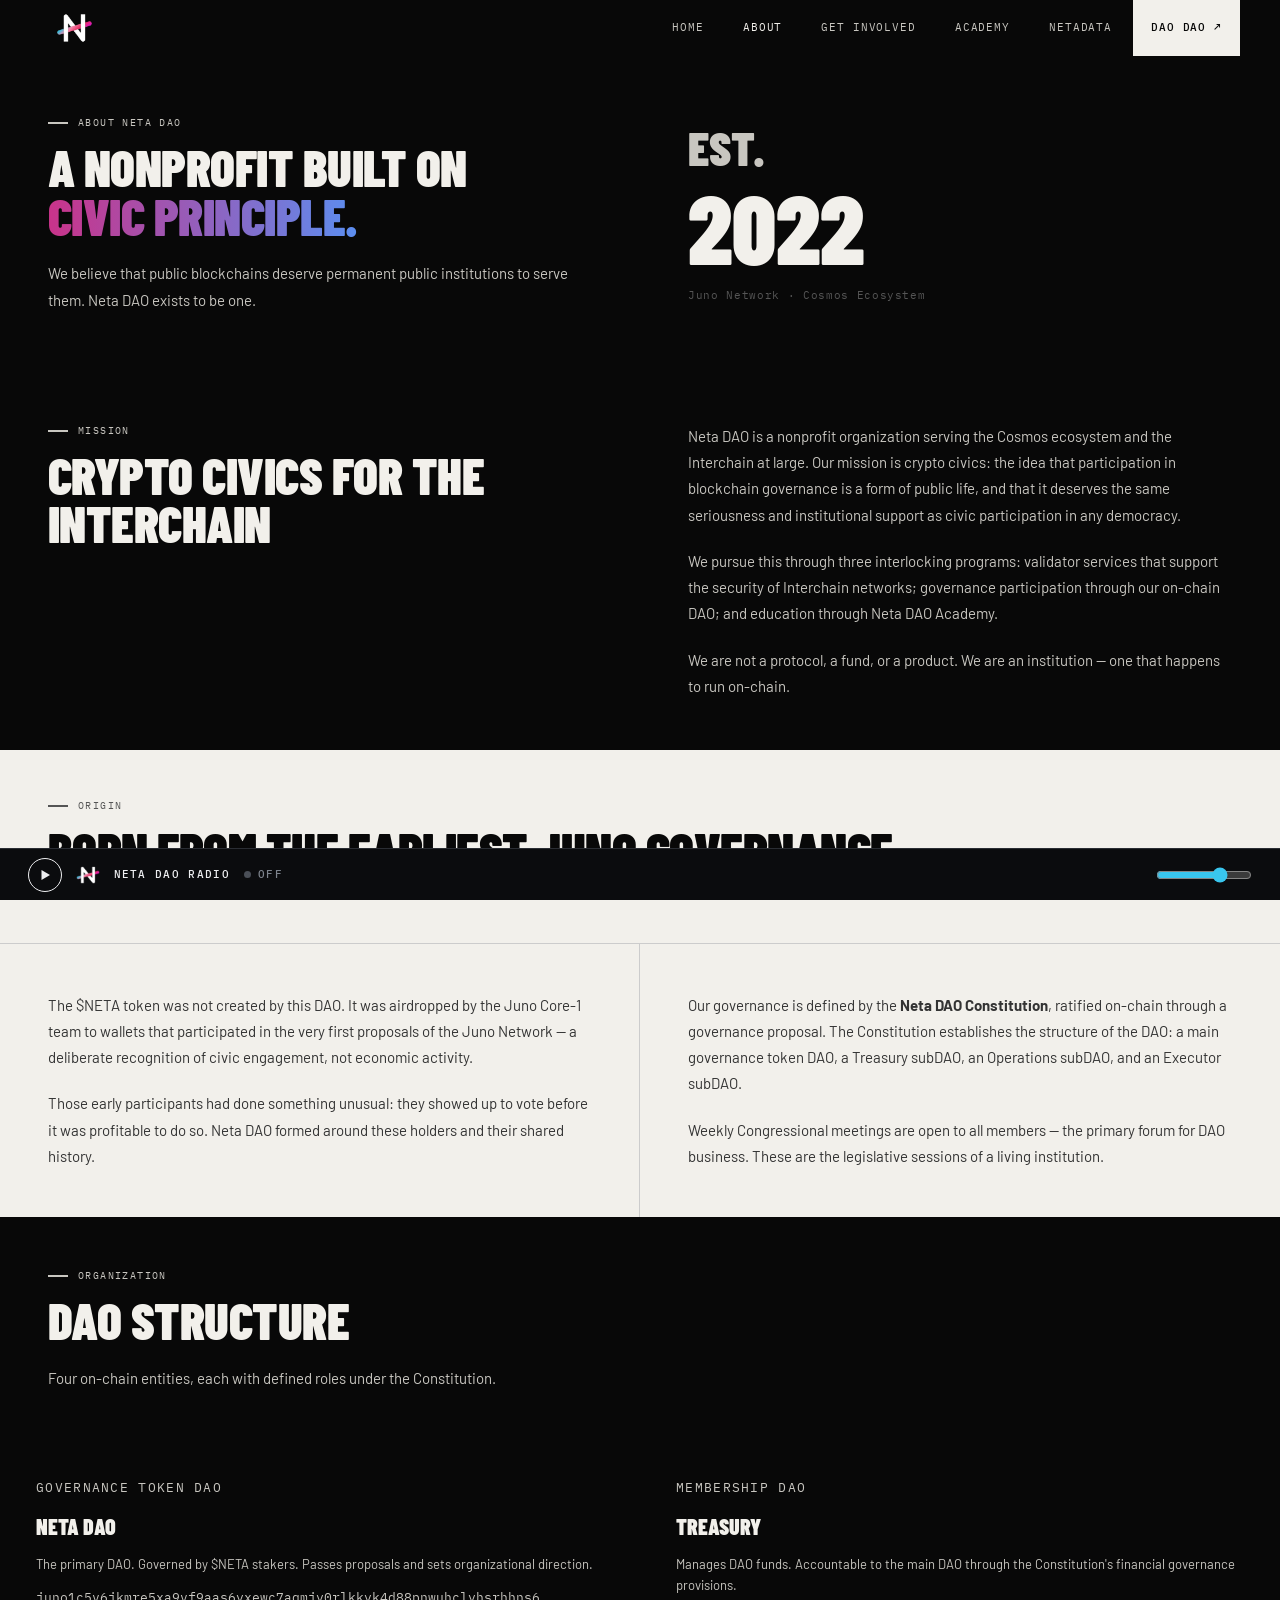
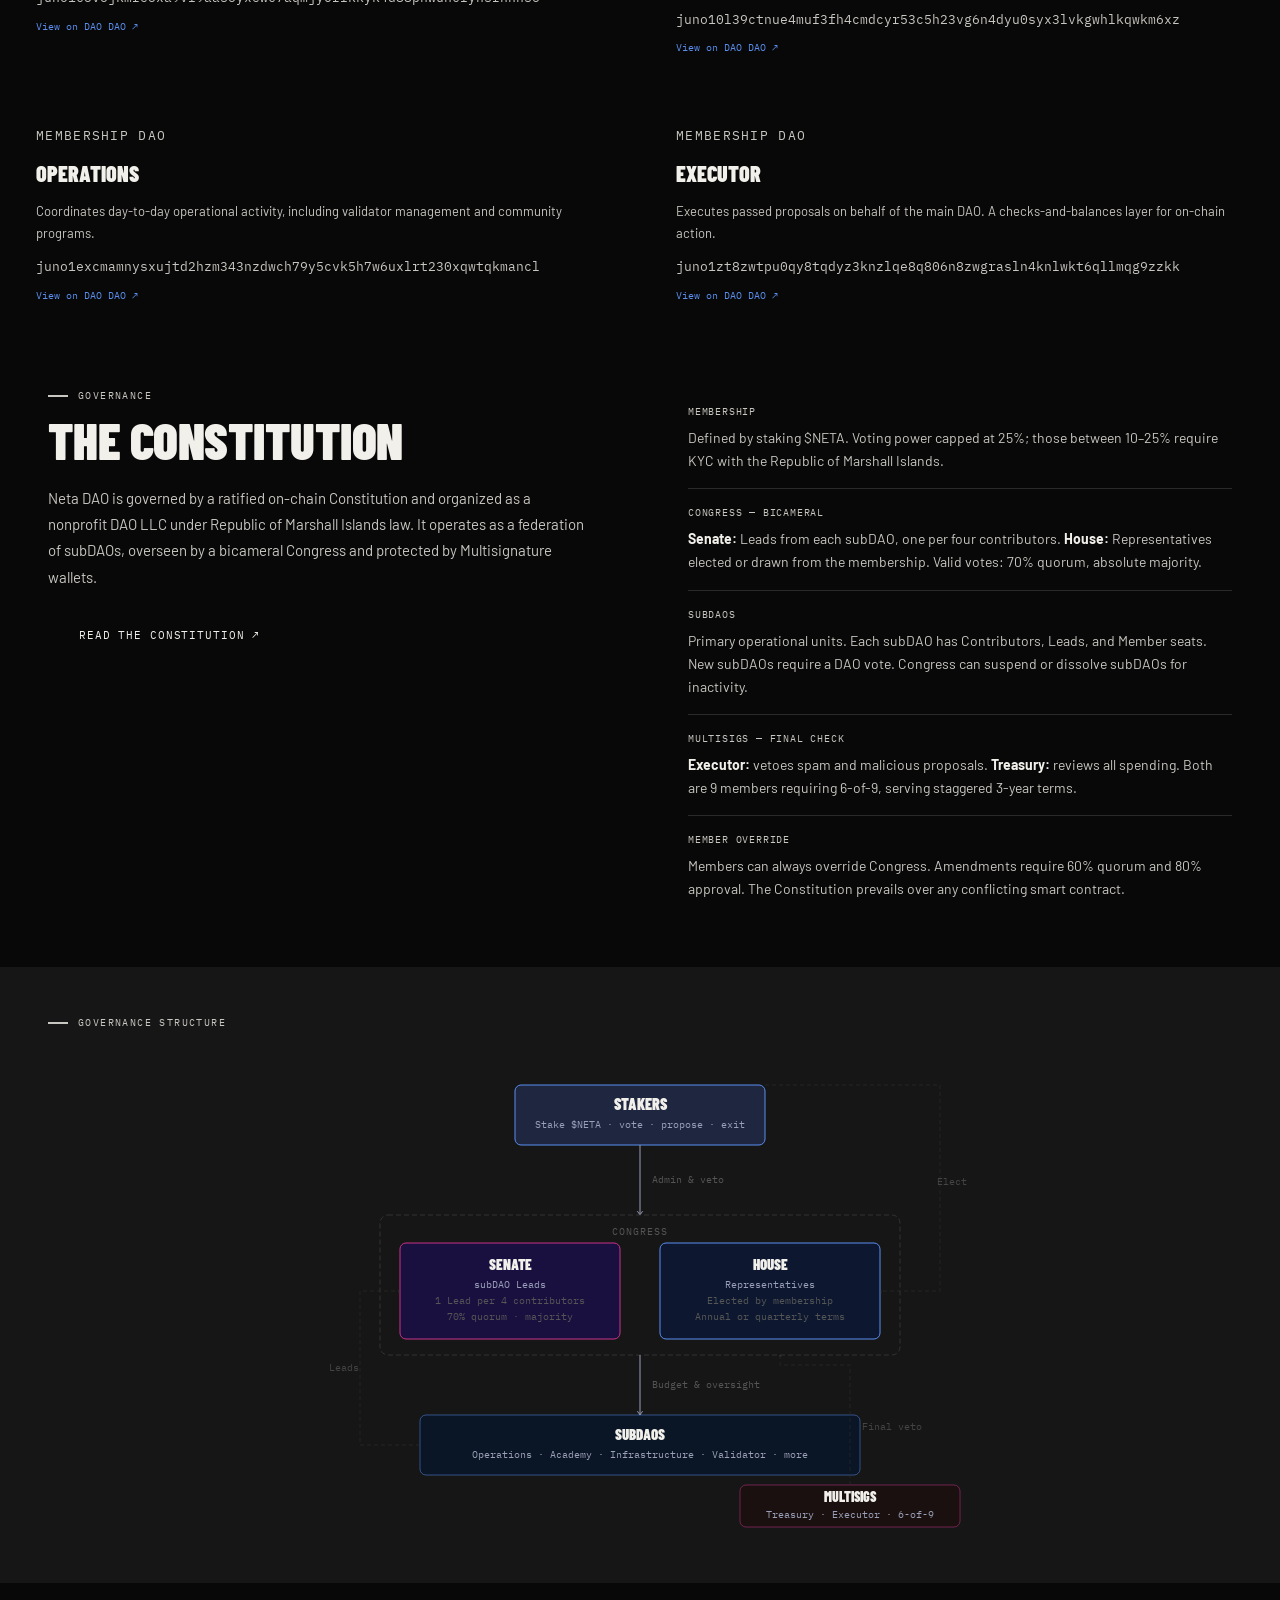
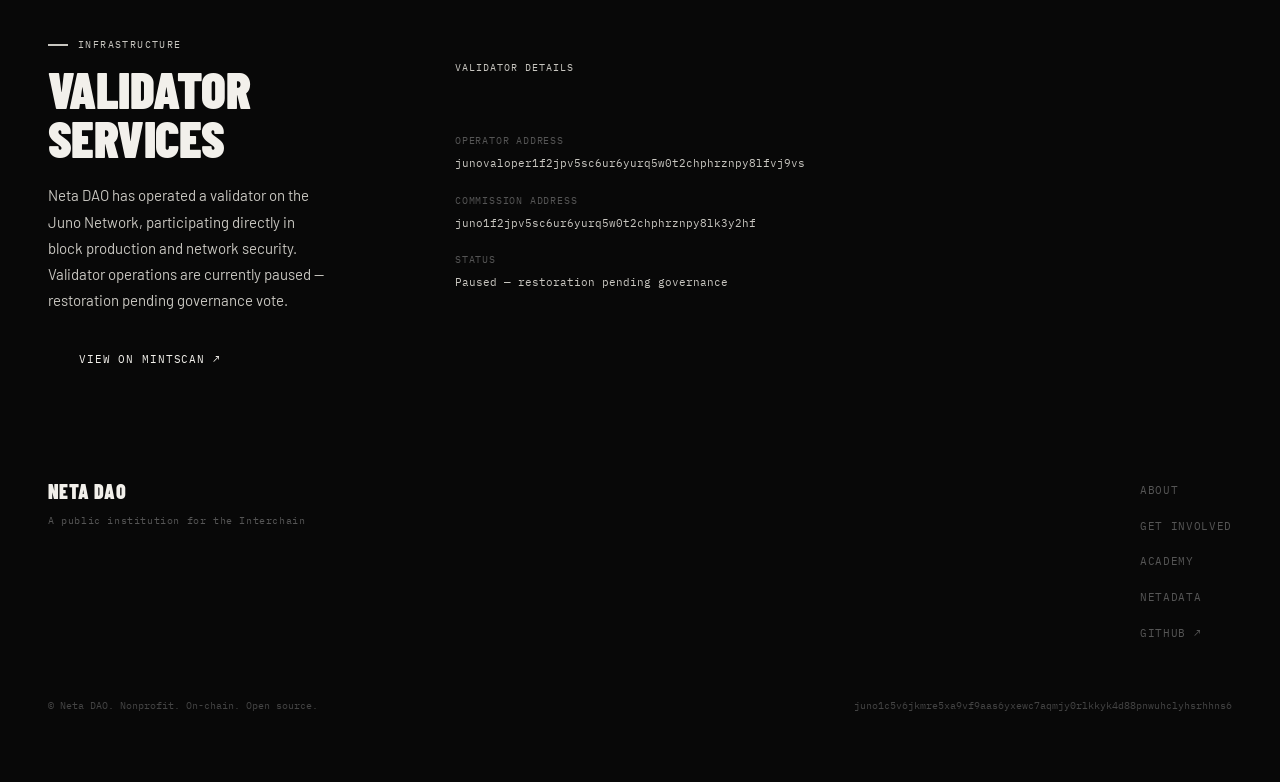
==== about.html @ bf821ae3 "Add Neta DAO Radio and use the supplied Neta mark - radio/radio.js: the radio bar shared by netadao." ====
<!DOCTYPE html>
<html lang="en">
<head>
  <meta charset="UTF-8" />
  <meta name="viewport" content="width=device-width, initial-scale=1.0" />
  <title>About — Neta DAO</title>
  <meta name="description" content="Neta DAO is a nonprofit Interchain institution formed to honor and extend the civic values of the earliest Juno Network participants." />
  <link rel="stylesheet" href="css/style.css" />
  <script src="/radio/radio.js" defer></script>
</head>
<body>

  <nav class="site-nav">
    <div class="nav-inner">
      <a href="index.html" class="nav-logo">
        <img class="nav-logo-mark" src="images/neta-mark-night.png" alt="Neta DAO" width="251" height="192">
      </a>
      <ul class="nav-links">
        <li><a href="index.html">Home</a></li>
        <li><a href="about.html" class="active">About</a></li>
        <li><a href="getinvolved.html">Get Involved</a></li>
        <li><a href="https://academy.netadao.org">Academy</a></li>
        <li><a href="netadata.html">NetaDATA</a></li>
        <li><a href="https://daodao.zone/dao/juno1c5v6jkmre5xa9vf9aas6yxewc7aqmjy0rlkkyk4d88pnwuhclyhsrhhns6" target="_blank" rel="noopener" class="nav-cta">DAO DAO ↗</a></li>
      </ul>
      <button class="nav-hamburger" aria-label="Open menu"><span></span><span></span><span></span></button>
    </div>
  </nav>

  <!-- Page header panel -->
  <div style="border-bottom:var(--panel-border);border-top:none;margin-top:56px;">
    <div style="display:grid;grid-template-columns:1fr 1fr;border-top:var(--panel-border);">
      <div style="padding:56px 48px;border-right:var(--panel-border);">
        <p class="section-label">About Neta DAO</p>
        <h1 class="section-title">A nonprofit built on<br><span class="grad-text">civic principle.</span></h1>
        <p class="section-body">We believe that public blockchains deserve permanent public institutions to serve them. Neta DAO exists to be one.</p>
      </div>
      <div style="padding:56px 48px;display:flex;align-items:center;">
        <div>
          <p style="font-family:var(--font-display);font-size:48px;font-weight:900;text-transform:uppercase;line-height:1;color:var(--paper-dim);margin-bottom:8px;">Est.</p>
          <p style="font-family:var(--font-display);font-size:96px;font-weight:900;text-transform:uppercase;line-height:1;">2022</p>
          <p style="font-family:var(--font-mono);font-size:11px;color:#555;margin-top:12px;letter-spacing:0.06em;">Juno Network · Cosmos Ecosystem</p>
        </div>
      </div>
    </div>
  </div>

  <!-- Mission -->
  <div class="panel reveal">
    <div class="two-col">
      <div>
        <p class="section-label">Mission</p>
        <h2 class="section-title">Crypto civics for the Interchain</h2>
      </div>
      <div>
        <p class="section-body" style="margin-bottom:20px;">Neta DAO is a nonprofit organization serving the Cosmos ecosystem and the Interchain at large. Our mission is crypto civics: the idea that participation in blockchain governance is a form of public life, and that it deserves the same seriousness and institutional support as civic participation in any democracy.</p>
        <p class="section-body" style="margin-bottom:20px;">We pursue this through three interlocking programs: validator services that support the security of Interchain networks; governance participation through our on-chain DAO; and education through Neta DAO Academy.</p>
        <p class="section-body">We are not a protocol, a fund, or a product. We are an institution — one that happens to run on-chain.</p>
      </div>
    </div>
  </div>

  <!-- Origin -->
  <div class="panel panel-reversed reveal">
    <div class="panel-inner" style="border-bottom:1px solid #ccc;">
      <p class="section-label" style="color:#555;">Origin</p>
      <h2 class="section-title" style="color:var(--ink);">Born from the earliest Juno governance</h2>
    </div>
    <div class="two-col" style="border-top:none;">
      <div style="border-right:1px solid #ccc;">
        <p class="section-body" style="margin-bottom:20px;">The $NETA token was not created by this DAO. It was airdropped by the Juno Core-1 team to wallets that participated in the very first proposals of the Juno Network — a deliberate recognition of civic engagement, not economic activity.</p>
        <p class="section-body">Those early participants had done something unusual: they showed up to vote before it was profitable to do so. Neta DAO formed around these holders and their shared history.</p>
      </div>
      <div>
        <p class="section-body" style="margin-bottom:20px;">Our governance is defined by the <strong>Neta DAO Constitution</strong>, ratified on-chain through a governance proposal. The Constitution establishes the structure of the DAO: a main governance token DAO, a Treasury subDAO, an Operations subDAO, and an Executor subDAO.</p>
        <p class="section-body">Weekly Congressional meetings are open to all members — the primary forum for DAO business. These are the legislative sessions of a living institution.</p>
      </div>
    </div>
  </div>

  <!-- DAO Structure -->
  <div class="panel reveal">
    <div class="panel-inner" style="border-bottom:var(--panel-border);">
      <p class="section-label">Organization</p>
      <h2 class="section-title">DAO Structure</h2>
      <p class="section-body">Four on-chain entities, each with defined roles under the Constitution.</p>
    </div>
    <div class="dao-cards">
      <div class="dao-card">
        <p class="dao-card-tag">Governance Token DAO</p>
        <h4>Neta DAO</h4>
        <p>The primary DAO. Governed by $NETA stakers. Passes proposals and sets organizational direction.</p>
        <p class="dao-card-addr">juno1c5v6jkmre5xa9vf9aas6yxewc7aqmjy0rlkkyk4d88pnwuhclyhsrhhns6</p>
        <a class="dao-card-link" href="https://daodao.zone/dao/juno1c5v6jkmre5xa9vf9aas6yxewc7aqmjy0rlkkyk4d88pnwuhclyhsrhhns6" target="_blank" rel="noopener">View on DAO DAO ↗</a>
      </div>
      <div class="dao-card">
        <p class="dao-card-tag">Membership DAO</p>
        <h4>Treasury</h4>
        <p>Manages DAO funds. Accountable to the main DAO through the Constitution's financial governance provisions.</p>
        <p class="dao-card-addr">juno10l39ctnue4muf3fh4cmdcyr53c5h23vg6n4dyu0syx3lvkgwhlkqwkm6xz</p>
        <a class="dao-card-link" href="https://daodao.zone/dao/juno10l39ctnue4muf3fh4cmdcyr53c5h23vg6n4dyu0syx3lvkgwhlkqwkm6xz" target="_blank" rel="noopener">View on DAO DAO ↗</a>
      </div>
      <div class="dao-card">
        <p class="dao-card-tag">Membership DAO</p>
        <h4>Operations</h4>
        <p>Coordinates day-to-day operational activity, including validator management and community programs.</p>
        <p class="dao-card-addr">juno1excmamnysxujtd2hzm343nzdwch79y5cvk5h7w6uxlrt230xqwtqkmancl</p>
        <a class="dao-card-link" href="https://daodao.zone/dao/juno1excmamnysxujtd2hzm343nzdwch79y5cvk5h7w6uxlrt230xqwtqkmancl" target="_blank" rel="noopener">View on DAO DAO ↗</a>
      </div>
      <div class="dao-card">
        <p class="dao-card-tag">Membership DAO</p>
        <h4>Executor</h4>
        <p>Executes passed proposals on behalf of the main DAO. A checks-and-balances layer for on-chain action.</p>
        <p class="dao-card-addr">juno1zt8zwtpu0qy8tqdyz3knzlqe8q806n8zwgrasln4knlwkt6qllmqg9zzkk</p>
        <a class="dao-card-link" href="https://daodao.zone/dao/juno1zt8zwtpu0qy8tqdyz3knzlqe8q806n8zwgrasln4knlwkt6qllmqg9zzkk" target="_blank" rel="noopener">View on DAO DAO ↗</a>
      </div>
    </div>
  </div>

  <!-- ── Constitution ── -->
  <div class="panel reveal">
    <div class="two-col" style="border-top:none;">
      <div>
        <p class="section-label">Governance</p>
        <h2 class="section-title">The Constitution</h2>
        <p class="section-body" style="margin-bottom:20px;">Neta DAO is governed by a ratified on-chain Constitution and organized as a nonprofit DAO LLC under Republic of Marshall Islands law. It operates as a federation of subDAOs, overseen by a bicameral Congress and protected by Multisignature wallets.</p>
        <a href="https://github.com/netadao/organizational-docs" target="_blank" rel="noopener" class="btn btn-outline">Read the Constitution ↗</a>
      </div>
      <div>
        <div style="display:flex;flex-direction:column;gap:0;">

          <div style="padding:16px 0;border-bottom:1px solid var(--rule-thin);">
            <p style="font-family:var(--font-mono);font-size:10px;color:var(--paper-dim);letter-spacing:0.08em;text-transform:uppercase;margin-bottom:6px;">Membership</p>
            <p style="font-size:14px;color:var(--paper-dim);line-height:1.65;">Defined by staking $NETA. Voting power capped at 25%; those between 10–25% require KYC with the Republic of Marshall Islands.</p>
          </div>

          <div style="padding:16px 0;border-bottom:1px solid var(--rule-thin);">
            <p style="font-family:var(--font-mono);font-size:10px;color:var(--paper-dim);letter-spacing:0.08em;text-transform:uppercase;margin-bottom:6px;">Congress — Bicameral</p>
            <p style="font-size:14px;color:var(--paper-dim);line-height:1.65;"><strong style="color:var(--paper);">Senate:</strong> Leads from each subDAO, one per four contributors. <strong style="color:var(--paper);">House:</strong> Representatives elected or drawn from the membership. Valid votes: 70% quorum, absolute majority.</p>
          </div>

          <div style="padding:16px 0;border-bottom:1px solid var(--rule-thin);">
            <p style="font-family:var(--font-mono);font-size:10px;color:var(--paper-dim);letter-spacing:0.08em;text-transform:uppercase;margin-bottom:6px;">subDAOs</p>
            <p style="font-size:14px;color:var(--paper-dim);line-height:1.65;">Primary operational units. Each subDAO has Contributors, Leads, and Member seats. New subDAOs require a DAO vote. Congress can suspend or dissolve subDAOs for inactivity.</p>
          </div>

          <div style="padding:16px 0;border-bottom:1px solid var(--rule-thin);">
            <p style="font-family:var(--font-mono);font-size:10px;color:var(--paper-dim);letter-spacing:0.08em;text-transform:uppercase;margin-bottom:6px;">Multisigs — Final check</p>
            <p style="font-size:14px;color:var(--paper-dim);line-height:1.65;"><strong style="color:var(--paper);">Executor:</strong> vetoes spam and malicious proposals. <strong style="color:var(--paper);">Treasury:</strong> reviews all spending. Both are 9 members requiring 6-of-9, serving staggered 3-year terms.</p>
          </div>

          <div style="padding:16px 0;">
            <p style="font-family:var(--font-mono);font-size:10px;color:var(--paper-dim);letter-spacing:0.08em;text-transform:uppercase;margin-bottom:6px;">Member override</p>
            <p style="font-size:14px;color:var(--paper-dim);line-height:1.65;">Members can always override Congress. Amendments require 60% quorum and 80% approval. The Constitution prevails over any conflicting smart contract.</p>
          </div>

        </div>
      </div>
    </div>

    <!-- Governance diagram -->
    <div style="padding:48px;border-top:var(--panel-border);background:var(--ink-mid);">
      <p class="section-label" style="margin-bottom:24px;">Governance structure</p>
      <svg viewBox="0 0 680 480" width="100%" xmlns="http://www.w3.org/2000/svg" style="max-width:680px;display:block;margin:0 auto;">
        <defs>
          <marker id="arr-c" viewBox="0 0 10 10" refX="8" refY="5" markerWidth="6" markerHeight="6" orient="auto-start-reverse">
            <path d="M2 1L8 5L2 9" fill="none" stroke="#9aa0b8" stroke-width="1.5" stroke-linecap="round" stroke-linejoin="round"/>
          </marker>
          <marker id="arr-d" viewBox="0 0 10 10" refX="8" refY="5" markerWidth="6" markerHeight="6" orient="auto-start-reverse">
            <path d="M2 1L8 5L2 9" fill="none" stroke="#444" stroke-width="1.5" stroke-linecap="round" stroke-linejoin="round"/>
          </marker>
        </defs>

        <!-- STAKERS -->
        <rect x="215" y="30" width="250" height="60" rx="6" fill="#1e2640" stroke="#5B8EF0" stroke-width="1"/>
        <text x="340" y="55" text-anchor="middle" font-family="'Barlow Condensed',sans-serif" font-weight="900" font-size="16" fill="#f2f0eb">STAKERS</text>
        <text x="340" y="73" text-anchor="middle" font-family="'IBM Plex Mono',monospace" font-size="10" fill="#9aa0b8">Stake $NETA · vote · propose · exit</text>

        <!-- Arrow stakers → congress -->
        <line x1="340" y1="90" x2="340" y2="160" stroke="#9aa0b8" stroke-width="1" marker-end="url(#arr-c)"/>
        <text x="352" y="128" font-family="'IBM Plex Mono',monospace" font-size="10" fill="#555">Admin &amp; veto</text>

        <!-- CONGRESS container -->
        <rect x="80" y="160" width="520" height="140" rx="8" fill="none" stroke="#333" stroke-width="1" stroke-dasharray="5 3"/>
        <text x="340" y="180" text-anchor="middle" font-family="'IBM Plex Mono',monospace" font-size="10" fill="#555" letter-spacing="0.1em">CONGRESS</text>

        <!-- Senate -->
        <rect x="100" y="188" width="220" height="96" rx="6" fill="#1a1040" stroke="#C9338A" stroke-width="1"/>
        <text x="210" y="215" text-anchor="middle" font-family="'Barlow Condensed',sans-serif" font-weight="900" font-size="15" fill="#f2f0eb">SENATE</text>
        <text x="210" y="233" text-anchor="middle" font-family="'IBM Plex Mono',monospace" font-size="10" fill="#9aa0b8">subDAO Leads</text>
        <text x="210" y="249" text-anchor="middle" font-family="'IBM Plex Mono',monospace" font-size="10" fill="#555">1 Lead per 4 contributors</text>
        <text x="210" y="265" text-anchor="middle" font-family="'IBM Plex Mono',monospace" font-size="10" fill="#555">70% quorum · majority</text>

        <!-- House -->
        <rect x="360" y="188" width="220" height="96" rx="6" fill="#0d1830" stroke="#5B8EF0" stroke-width="1"/>
        <text x="470" y="215" text-anchor="middle" font-family="'Barlow Condensed',sans-serif" font-weight="900" font-size="15" fill="#f2f0eb">HOUSE</text>
        <text x="470" y="233" text-anchor="middle" font-family="'IBM Plex Mono',monospace" font-size="10" fill="#9aa0b8">Representatives</text>
        <text x="470" y="249" text-anchor="middle" font-family="'IBM Plex Mono',monospace" font-size="10" fill="#555">Elected by membership</text>
        <text x="470" y="265" text-anchor="middle" font-family="'IBM Plex Mono',monospace" font-size="10" fill="#555">Annual or quarterly terms</text>

        <!-- Arrow congress → subdaos -->
        <line x1="340" y1="300" x2="340" y2="360" stroke="#9aa0b8" stroke-width="1" marker-end="url(#arr-c)"/>
        <text x="352" y="333" font-family="'IBM Plex Mono',monospace" font-size="10" fill="#555">Budget &amp; oversight</text>

        <!-- SUBDAOS -->
        <rect x="120" y="360" width="440" height="60" rx="6" fill="#0a1525" stroke="#5B8EF0" stroke-width="0.5"/>
        <text x="340" y="385" text-anchor="middle" font-family="'Barlow Condensed',sans-serif" font-weight="900" font-size="15" fill="#f2f0eb">SUBDAOS</text>
        <text x="340" y="403" text-anchor="middle" font-family="'IBM Plex Mono',monospace" font-size="10" fill="#9aa0b8">Operations · Academy · Infrastructure · Validator · more</text>

        <!-- dashed: subdaos → senate -->
        <path d="M 120 390 L 60 390 L 60 236 L 100 236" fill="none" stroke="#333" stroke-width="0.5" stroke-dasharray="4 3" marker-end="url(#arr-d)"/>
        <text x="44" y="316" text-anchor="middle" font-family="'IBM Plex Mono',monospace" font-size="10" fill="#444">Leads</text>

        <!-- dashed: stakers → house -->
        <path d="M 465 30 L 640 30 L 640 236 L 580 236" fill="none" stroke="#333" stroke-width="0.5" stroke-dasharray="4 3" marker-end="url(#arr-d)"/>
        <text x="652" y="130" text-anchor="middle" font-family="'IBM Plex Mono',monospace" font-size="10" fill="#444">Elect</text>

        <!-- MULTISIGS -->
        <rect x="440" y="430" width="220" height="42" rx="6" fill="#1a1010" stroke="#C9338A" stroke-width="0.5"/>
        <text x="550" y="447" text-anchor="middle" font-family="'Barlow Condensed',sans-serif" font-weight="900" font-size="14" fill="#f2f0eb">MULTISIGS</text>
        <text x="550" y="463" text-anchor="middle" font-family="'IBM Plex Mono',monospace" font-size="10" fill="#9aa0b8">Treasury · Executor · 6-of-9</text>
        <path d="M 550 430 L 550 310 L 480 310 L 480 300" fill="none" stroke="#333" stroke-width="0.5" stroke-dasharray="4 3" marker-end="url(#arr-d)"/>
        <text x="562" y="375" font-family="'IBM Plex Mono',monospace" font-size="10" fill="#444">Final veto</text>
      </svg>
    </div>
  </div>

    <!-- Validator -->
  <div class="panel reveal">
    <div class="two-col-narrow">
      <div>
        <p class="section-label">Infrastructure</p>
        <h2 class="section-title">Validator Services</h2>
        <p class="section-body" style="margin-bottom:20px;">Neta DAO has operated a validator on the Juno Network, participating directly in block production and network security. Validator operations are currently paused — restoration pending governance vote.</p>
        <a href="https://www.mintscan.io/juno/validators/junovaloper1f2jpv5sc6ur6yurq5w0t2chphrznpy8lfvj9vs" target="_blank" rel="noopener" class="btn btn-outline">View on Mintscan ↗</a>
      </div>
      <div>
        <div style="border:var(--panel-border);padding:0;">
          <div style="padding:20px 24px;border-bottom:var(--panel-border);">
            <p class="dao-card-tag">Validator Details</p>
          </div>
          <div style="padding:24px;">
            <div style="margin-bottom:20px;">
              <p style="font-family:var(--font-mono);font-size:10px;color:#555;letter-spacing:0.08em;text-transform:uppercase;margin-bottom:6px;">Operator Address</p>
              <p style="font-family:var(--font-mono);font-size:11px;color:var(--paper-dim);word-break:break-all;">junovaloper1f2jpv5sc6ur6yurq5w0t2chphrznpy8lfvj9vs</p>
            </div>
            <div style="margin-bottom:20px;">
              <p style="font-family:var(--font-mono);font-size:10px;color:#555;letter-spacing:0.08em;text-transform:uppercase;margin-bottom:6px;">Commission Address</p>
              <p style="font-family:var(--font-mono);font-size:11px;color:var(--paper-dim);word-break:break-all;">juno1f2jpv5sc6ur6yurq5w0t2chphrznpy8lk3y2hf</p>
            </div>
            <div>
              <p style="font-family:var(--font-mono);font-size:10px;color:#555;letter-spacing:0.08em;text-transform:uppercase;margin-bottom:6px;">Status</p>
              <p style="font-family:var(--font-mono);font-size:11px;color:var(--paper-dim);">Paused — restoration pending governance</p>
            </div>
          </div>
        </div>
      </div>
    </div>
  </div>

  <footer class="site-footer">
    <div class="footer-inner">
      <div class="footer-brand-cell"><p class="footer-brand">Neta DAO</p><p class="footer-tagline">A public institution for the Interchain</p></div>
      <div class="footer-links-cell">
        <ul class="footer-links">
          <li><a href="about.html">About</a></li><li><a href="getinvolved.html">Get Involved</a></li>
          <li><a href="https://academy.netadao.org">Academy</a></li><li><a href="netadata.html">NetaDATA</a></li>
          <li><a href="https://github.com/netadao" target="_blank" rel="noopener">GitHub ↗</a></li>
        </ul>
      </div>
    </div>
    <div class="footer-bottom">
      <p class="footer-copy">© Neta DAO. Nonprofit. On-chain. Open source.</p>
      <p class="footer-copy">juno1c5v6jkmre5xa9vf9aas6yxewc7aqmjy0rlkkyk4d88pnwuhclyhsrhhns6</p>
    </div>
  </footer>
  <script src="js/main.js"></script>
</body>
</html>
---- css/style.css ----
/* ============================================================
   NETA DAO — 2000AD/Manga Editorial Redesign
   Panels, thick rules, condensed type, stark contrast
   ============================================================ */

@import url('https://fonts.googleapis.com/css2?family=Barlow+Condensed:wght@700;900&family=IBM+Plex+Mono:wght@400;500&family=Barlow:wght@400;500&display=swap');

/* ── Tokens ──────────────────────────────────────────────── */
:root {
  --ink:        #080808;
  --ink-panel:  #0f0f0f;
  --ink-mid:    #161616;
  --rule:       #080808;
  --rule-thin:  #2a2a2a;
  --paper:      #f2f0eb;
  --paper-dim:  #c8c6c0;
  --pink:       #C9338A;
  --blue:       #5B8EF0;
  --gradient:   linear-gradient(90deg, #C9338A 0%, #5B8EF0 100%);
  --panel-border: 3px solid #080808;
  --font-display: 'Barlow Condensed', sans-serif;
  --font-body:    'Barlow', sans-serif;
  --font-mono:    'IBM Plex Mono', monospace;
  --max-w: 1200px;
}

/* ── Reset ───────────────────────────────────────────────── */
*, *::before, *::after { box-sizing: border-box; margin: 0; padding: 0; }
html { scroll-behavior: smooth; }
body {
  background: var(--ink);
  color: var(--paper);
  font-family: var(--font-body);
  font-size: 16px;
  line-height: 1.6;
  -webkit-font-smoothing: antialiased;
}
img { display: block; max-width: 100%; }
a { color: inherit; text-decoration: none; }

/* ── Layout ──────────────────────────────────────────────── */
.container {
  max-width: var(--max-w);
  margin: 0 auto;
  padding: 0 0;
}

/* ── Gradient utility ────────────────────────────────────── */
.grad-text {
  background: var(--gradient);
  -webkit-background-clip: text;
  -webkit-text-fill-color: transparent;
  background-clip: text;
}

/* ── Navigation — thick black panel bar ──────────────────── */
.site-nav {
  position: fixed;
  top: 0; left: 0; right: 0;
  z-index: 100;
  background: var(--ink);
  border-bottom: var(--panel-border);
}
.nav-inner {
  max-width: var(--max-w);
  margin: 0 auto;
  height: 56px;
  display: flex;
  align-items: stretch;
}
.nav-logo {
  display: flex;
  align-items: center;
  justify-content: center;
  border-right: var(--panel-border);
  padding: 0 16px;
  flex-shrink: 0;
  width: 72px;
}
.nav-logo-mark {
  width: 40px;
  height: 40px;
  flex-shrink: 0;
  display: block;
}
.nav-links {
  display: flex;
  align-items: stretch;
  list-style: none;
  margin-left: auto;
}
.nav-links li {
  display: flex;
  align-items: stretch;
  border-left: var(--panel-border);
}
.nav-links a {
  font-family: var(--font-mono);
  font-size: 11px;
  letter-spacing: 0.08em;
  text-transform: uppercase;
  color: var(--paper-dim);
  display: flex;
  align-items: center;
  padding: 0 18px;
  transition: color 0.15s, background 0.15s;
}
.nav-links a:hover { color: var(--paper); background: var(--ink-mid); }
.nav-links a.active { color: var(--paper); }
.nav-links a.nav-cta {
  background: var(--paper);
  color: var(--ink);
  font-weight: 500;
}
.nav-links a.nav-cta:hover { background: var(--paper-dim); }
.nav-hamburger {
  display: none;
  background: none;
  border: none;
  cursor: pointer;
  padding: 0 16px;
  border-left: var(--panel-border);
  margin-left: auto;
}
.nav-hamburger span {
  display: block;
  width: 22px;
  height: 2px;
  background: var(--paper);
  margin: 5px 0;
}

/* ── Panel system — THE core structure ───────────────────── */
.panel-grid {
  display: grid;
  border-top: var(--panel-border);
}
.panel-grid + .panel-grid { border-top: none; }

/* A panel is a grid cell with thick border */
.panel {
  border-bottom: var(--panel-border);
  padding: 0;
  position: relative;
}
.panel-inner {
  padding: 48px 48px;
}
.panel-inner-sm { padding: 32px 48px; }

/* Reversed panel — paper on ink */
.panel-reversed {
  background: var(--paper);
  color: var(--ink);
}
.panel-reversed .section-label { color: #555; }
.panel-reversed .section-body  { color: #333; }

/* Solid ink panel */
.panel-ink {
  background: var(--ink-mid);
}

/* ── Hero — two-panel split ──────────────────────────────── */
.hero-grid {
  display: grid;
  grid-template-columns: 1fr 420px;
  border-top: var(--panel-border);
  border-bottom: var(--panel-border);
  margin-top: 56px;
  min-height: 560px;
}
.hero-text-panel {
  padding: 64px 56px;
  display: flex;
  flex-direction: column;
  justify-content: center;
  border-right: var(--panel-border);
}
.hero-logo-panel {
  display: flex;
  align-items: center;
  justify-content: center;
  padding: 48px;
  background: var(--ink-mid);
  position: relative;
  overflow: hidden;
}
.hero-eyebrow {
  font-family: var(--font-mono);
  font-size: 11px;
  letter-spacing: 0.12em;
  text-transform: uppercase;
  color: var(--paper-dim);
  margin-bottom: 20px;
  display: flex;
  align-items: center;
  gap: 12px;
}
.hero-eyebrow::before {
  content: '';
  display: block;
  width: 32px;
  height: 2px;
  background: var(--paper-dim);
}
.hero h1 {
  font-family: var(--font-display);
  font-size: clamp(48px, 5.5vw, 80px);
  font-weight: 900;
  line-height: 0.95;
  letter-spacing: -0.01em;
  text-transform: uppercase;
  margin-bottom: 28px;
}
.hero-sub {
  font-size: 16px;
  color: var(--paper-dim);
  line-height: 1.7;
  max-width: 520px;
  margin-bottom: 40px;
}
.hero-actions {
  display: flex;
  gap: 0;
  flex-wrap: wrap;
}

/* ── Buttons — panel-style ───────────────────────────────── */
.btn {
  font-family: var(--font-mono);
  font-size: 11px;
  letter-spacing: 0.08em;
  text-transform: uppercase;
  padding: 14px 28px;
  cursor: pointer;
  display: inline-flex;
  align-items: center;
  gap: 8px;
  border: var(--panel-border);
  transition: all 0.15s;
}
.btn + .btn { border-left: none; }
.btn-primary {
  background: var(--paper);
  color: var(--ink);
}
.btn-primary:hover { background: var(--paper-dim); }
.btn-outline {
  background: transparent;
  color: var(--paper);
}
.btn-outline:hover { background: var(--ink-mid); }
.btn-outline-ink {
  background: transparent;
  color: var(--ink);
  border-color: var(--ink);
}
.btn-outline-ink:hover { background: rgba(0,0,0,0.08); }

/* ── Section typography ──────────────────────────────────── */
.section-label {
  font-family: var(--font-mono);
  font-size: 10px;
  letter-spacing: 0.14em;
  text-transform: uppercase;
  color: var(--paper-dim);
  margin-bottom: 12px;
  display: flex;
  align-items: center;
  gap: 10px;
}
.section-label::before {
  content: '';
  display: block;
  width: 20px;
  height: 2px;
  background: currentColor;
  flex-shrink: 0;
}
.section-title {
  font-family: var(--font-display);
  font-size: clamp(36px, 4vw, 60px);
  font-weight: 900;
  letter-spacing: -0.01em;
  text-transform: uppercase;
  line-height: 0.95;
  margin-bottom: 20px;
}
.section-title-sm {
  font-family: var(--font-display);
  font-size: clamp(24px, 3vw, 40px);
  font-weight: 900;
  letter-spacing: -0.01em;
  text-transform: uppercase;
  line-height: 1;
  margin-bottom: 16px;
}
.section-body {
  font-size: 15px;
  color: var(--paper-dim);
  line-height: 1.75;
  max-width: 600px;
}

/* ── Three-column pillar grid ────────────────────────────── */
.pillars-grid {
  display: grid;
  grid-template-columns: repeat(3, 1fr);
}
.pillar {
  border-right: var(--panel-border);
  padding: 40px 36px;
}
.pillar:last-child { border-right: none; }
.pillar-num {
  font-family: var(--font-mono);
  font-size: 10px;
  color: var(--paper-dim);
  letter-spacing: 0.1em;
  margin-bottom: 20px;
  display: block;
}
.pillar h3 {
  font-family: var(--font-display);
  font-size: 28px;
  font-weight: 900;
  text-transform: uppercase;
  margin-bottom: 12px;
  line-height: 1;
}
.pillar p {
  font-size: 14px;
  color: var(--paper-dim);
  line-height: 1.7;
}

/* ── Two-column layout ───────────────────────────────────── */
.two-col {
  display: grid;
  grid-template-columns: 1fr 1fr;
  border-top: var(--panel-border);
}
.two-col > * {
  padding: 48px;
}
.two-col > *:first-child {
  border-right: var(--panel-border);
}
.two-col-narrow {
  display: grid;
  grid-template-columns: 380px 1fr;
  border-top: var(--panel-border);
}
.two-col-narrow > * { padding: 48px; }
.two-col-narrow > *:first-child { border-right: var(--panel-border); }

/* ── DAO structure cards ─────────────────────────────────── */
.dao-cards {
  display: grid;
  grid-template-columns: 1fr 1fr;
  border-top: var(--panel-border);
}
.dao-card {
  padding: 32px 36px;
  border-right: var(--panel-border);
  border-bottom: var(--panel-border);
}
.dao-card:nth-child(2n) { border-right: none; }
.dao-card:nth-last-child(-n+2) { border-bottom: none; }
.dao-card-tag {
  font-family: var(--font-mono);
  font-size: 10px;
  letter-spacing: 0.1em;
  text-transform: uppercase;
  color: var(--paper-dim);
  margin-bottom: 10px;
}
.dao-card h4 {
  font-family: var(--font-display);
  font-size: 22px;
  font-weight: 900;
  text-transform: uppercase;
  margin-bottom: 10px;
}
.dao-card p { font-size: 13px; color: var(--paper-dim); line-height: 1.65; }
.dao-card-addr {
  font-family: var(--font-mono);
  font-size: 10px;
  color: #555;
  word-break: break-all;
  line-height: 1.5;
  margin-top: 12px;
}
.dao-card-link {
  font-family: var(--font-mono);
  font-size: 10px;
  color: var(--blue);
  margin-top: 10px;
  display: inline-block;
  transition: color 0.15s;
}
.dao-card-link:hover { color: var(--pink); }

/* ── Governance proposals ────────────────────────────────── */
.proposal-item {
  display: grid;
  grid-template-columns: 64px 1fr auto;
  gap: 0;
  border-bottom: 1px solid var(--rule-thin);
  cursor: pointer;
  transition: background 0.12s;
  text-decoration: none;
  color: inherit;
}
.proposal-item:first-child { border-top: 1px solid var(--rule-thin); }
.proposal-item:hover { background: var(--ink-mid); }
.proposal-item > * { padding: 16px 20px; }
.proposal-num {
  font-family: var(--font-mono);
  font-size: 11px;
  color: #555;
  border-right: 1px solid var(--rule-thin);
  display: flex;
  align-items: center;
}
.proposal-title {
  font-family: var(--font-display);
  font-size: 18px;
  font-weight: 700;
  text-transform: uppercase;
  margin-bottom: 4px;
  letter-spacing: 0.01em;
}
.proposal-meta {
  font-family: var(--font-mono);
  font-size: 10px;
  color: #555;
}
.proposal-badge-cell {
  display: flex;
  align-items: center;
  border-left: 1px solid var(--rule-thin);
}
.badge {
  font-family: var(--font-mono);
  font-size: 9px;
  letter-spacing: 0.08em;
  text-transform: uppercase;
  padding: 4px 10px;
  border: 1px solid;
}
.badge-passed  { border-color: #5bf08c; color: #5bf08c; }
.badge-failed  { border-color: #f05b5b; color: #f05b5b; }
.badge-open    { border-color: var(--blue); color: var(--blue); }
.badge-executed { border-color: var(--pink); color: var(--pink); }
.proposals-loading {
  font-family: var(--font-mono);
  font-size: 12px;
  color: #555;
  padding: 40px 20px;
}

/* ── Academy block ───────────────────────────────────────── */
.academy-block {
  border-top: var(--panel-border);
}
.academy-sub-items {
  display: grid;
  grid-template-columns: 1fr 1fr;
  border-top: var(--panel-border);
}
.academy-item {
  padding: 32px 36px;
  border-right: var(--panel-border);
  border-bottom: var(--panel-border);
}
.academy-item:nth-child(2n) { border-right: none; }
.academy-item:nth-last-child(-n+2) { border-bottom: none; }
.academy-item h4 {
  font-family: var(--font-display);
  font-size: 22px;
  font-weight: 900;
  text-transform: uppercase;
  margin-bottom: 10px;
}
.academy-item p { font-size: 13px; color: var(--paper-dim); line-height: 1.65; }

/* ── Footer ──────────────────────────────────────────────── */
.site-footer {
  border-top: var(--panel-border);
}
.footer-inner {
  display: grid;
  grid-template-columns: 1fr auto;
  align-items: start;
}
.footer-brand-cell {
  padding: 36px 48px;
  border-right: var(--panel-border);
}
.footer-links-cell {
  padding: 36px 48px;
}
.footer-brand {
  font-family: var(--font-display);
  font-size: 20px;
  font-weight: 900;
  text-transform: uppercase;
  letter-spacing: 0.02em;
  margin-bottom: 6px;
}
.footer-tagline {
  font-family: var(--font-mono);
  font-size: 10px;
  color: #555;
  letter-spacing: 0.06em;
}
.footer-links {
  display: flex;
  flex-direction: column;
  gap: 10px;
  list-style: none;
}
.footer-links a {
  font-family: var(--font-mono);
  font-size: 11px;
  letter-spacing: 0.06em;
  text-transform: uppercase;
  color: #555;
  transition: color 0.15s;
}
.footer-links a:hover { color: var(--paper); }
.footer-bottom {
  border-top: var(--panel-border);
  padding: 16px 48px;
  display: flex;
  justify-content: space-between;
  align-items: center;
}
.footer-copy {
  font-family: var(--font-mono);
  font-size: 10px;
  color: #444;
}

/* ── Scroll reveal ───────────────────────────────────────── */
.reveal {
  opacity: 0;
  transform: translateY(16px);
  transition: opacity 0.5s ease, transform 0.5s ease;
}
.reveal.visible { opacity: 1; transform: translateY(0); }
@media (prefers-reduced-motion: reduce) {
  .reveal { opacity: 1; transform: none; transition: none; }
}

/* ── Responsive ──────────────────────────────────────────── */
@media (max-width: 1024px) {
  .hero-grid { grid-template-columns: 360px 1fr; }
}
@media (max-width: 900px) {
  .hero-grid { grid-template-columns: 1fr; min-height: auto; }
  .hero-text-panel { border-right: none; border-bottom: var(--panel-border); order: 1; }
  .hero-logo-panel { min-height: 300px; order: 2; }
  .pillars-grid { grid-template-columns: 1fr; }
  .pillar { border-right: none; border-bottom: var(--panel-border); }
  .pillar:last-child { border-bottom: none; }
  .two-col, .two-col-narrow { grid-template-columns: 1fr; border-top: none; }
  .two-col > *, .two-col-narrow > * { border-right: none !important; border-top: var(--panel-border); }
  .dao-cards { grid-template-columns: 1fr; }
  .dao-card { border-right: none; border-bottom: var(--panel-border); }
  .dao-card:nth-last-child(-n+2) { border-bottom: var(--panel-border); }
  .dao-card:last-child { border-bottom: none; }
  .academy-sub-items { grid-template-columns: 1fr; }
  .academy-item { border-right: none; border-bottom: var(--panel-border); }
  .academy-item:last-child { border-bottom: none; }
  .footer-inner { grid-template-columns: 1fr; }
  .footer-brand-cell { border-right: none; border-bottom: var(--panel-border); }
}
@media (max-width: 640px) {
  .nav-links { display: none; }
  .nav-hamburger { display: flex; flex-direction: column; justify-content: center; }
  .nav-links.open {
    display: flex;
    flex-direction: column;
    position: absolute;
    top: 56px; left: 0; right: 0;
    background: var(--ink);
    border-bottom: var(--panel-border);
  }
  .nav-links.open li { border-left: none; border-bottom: 1px solid var(--rule-thin); }
  .nav-links.open a { padding: 16px 24px; }
  .panel-inner, .panel-inner-sm { padding: 32px 24px; }
  .hero-text-panel { padding: 36px 24px; }
  .two-col > *, .two-col-narrow > * { padding: 32px 24px; }
  .footer-brand-cell, .footer-links-cell { padding: 28px 24px; }
  .footer-bottom { padding: 14px 24px; flex-direction: column; gap: 8px; align-items: flex-start; }
  .proposal-item { grid-template-columns: 48px 1fr; }
  .proposal-badge-cell { display: none; }
}

/* ── The Neta mark: the supplied artwork, not a redrawing ─── */
.nav-logo-mark { width: auto; height: 30px; }
.hero-logo-panel { padding: 0; }
.hero-mark {
  display: block; width: 100%; max-width: 560px; aspect-ratio: 1; object-fit: contain;
  mix-blend-mode: screen;   /* the clip's black drops out into the panel */
}
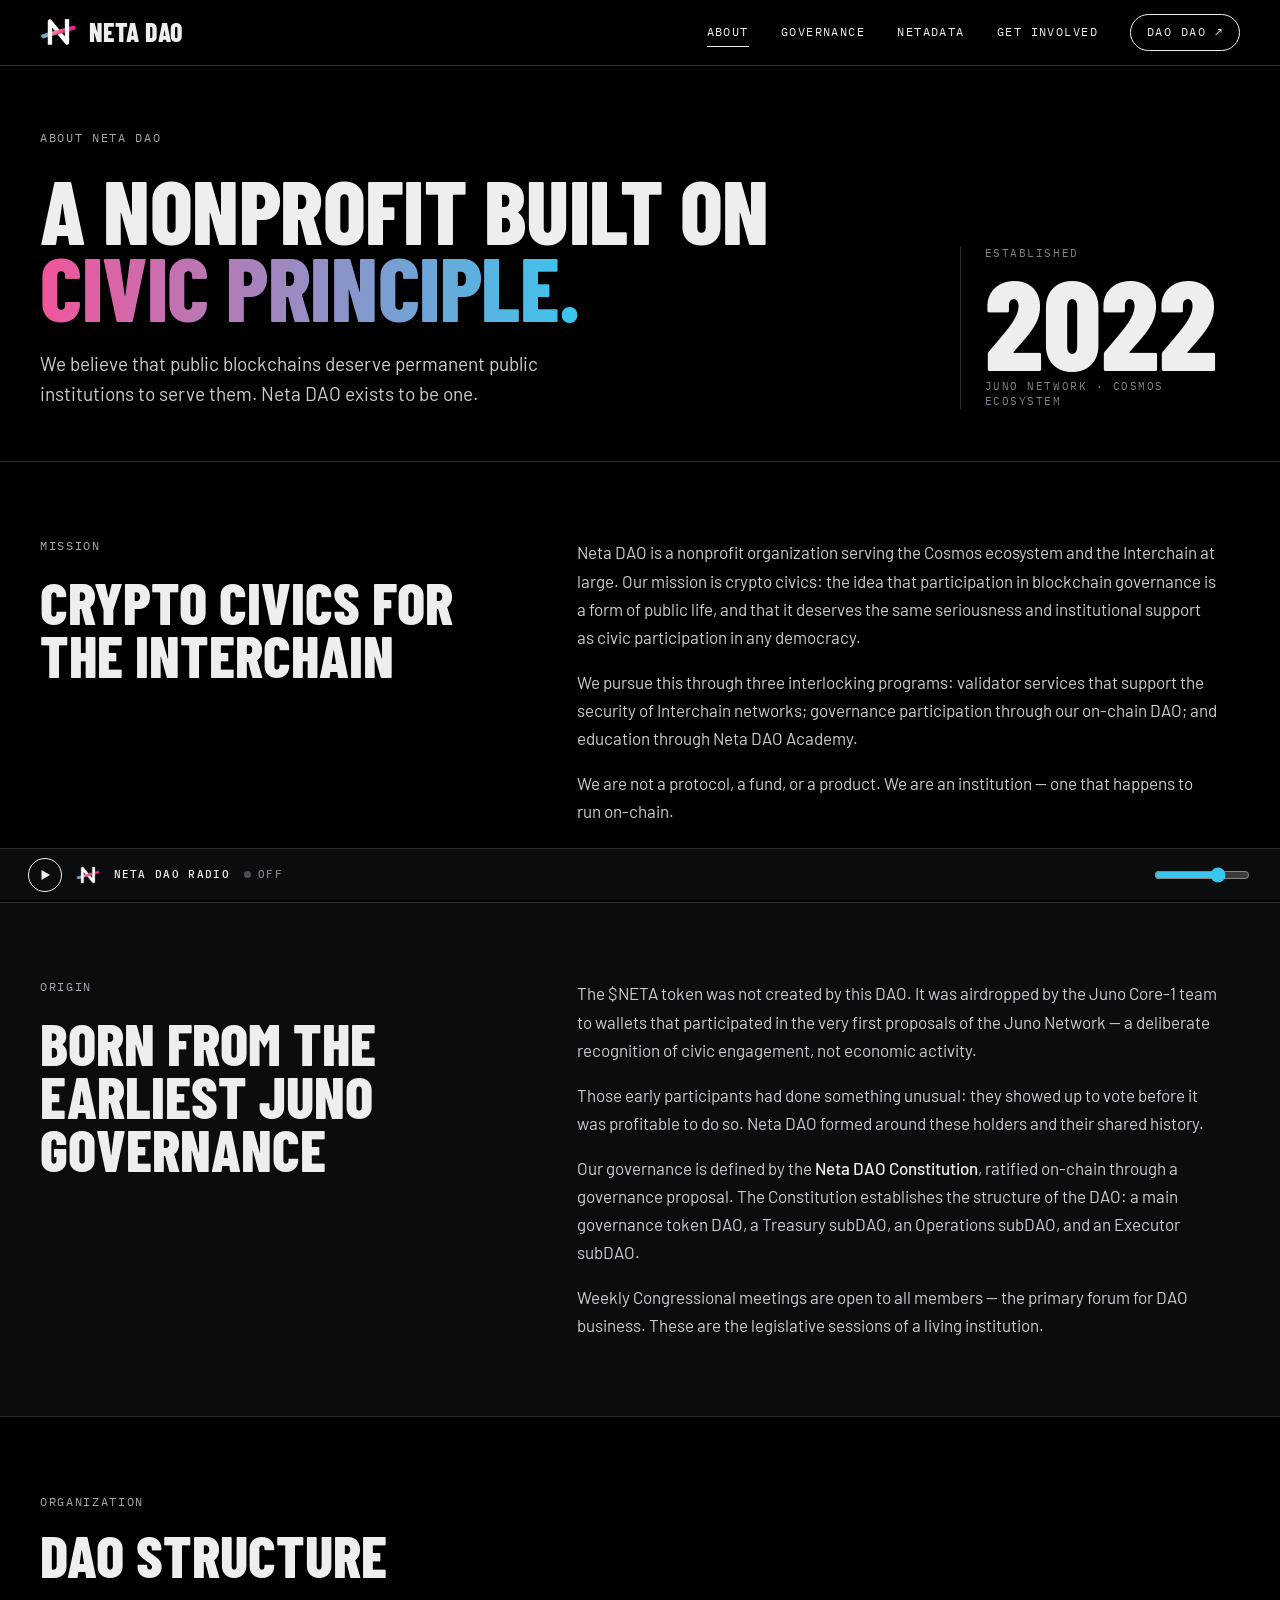
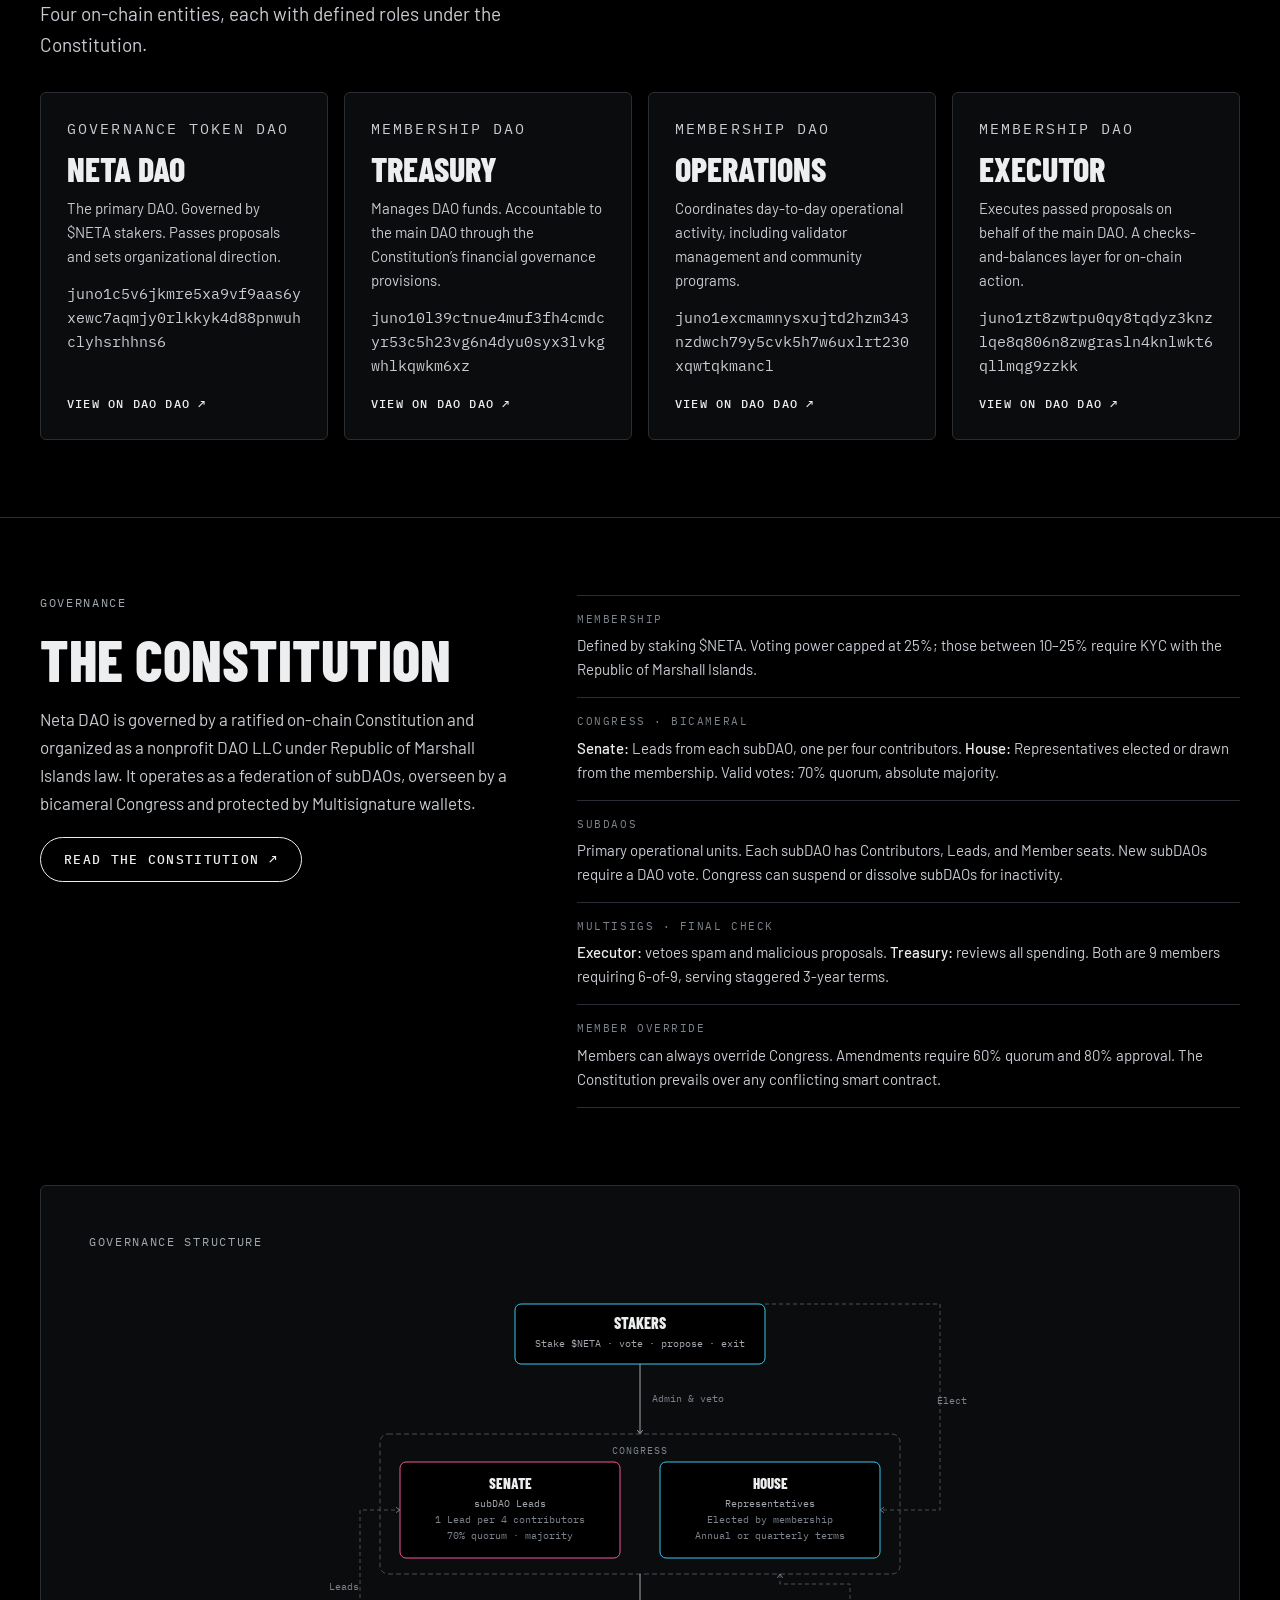
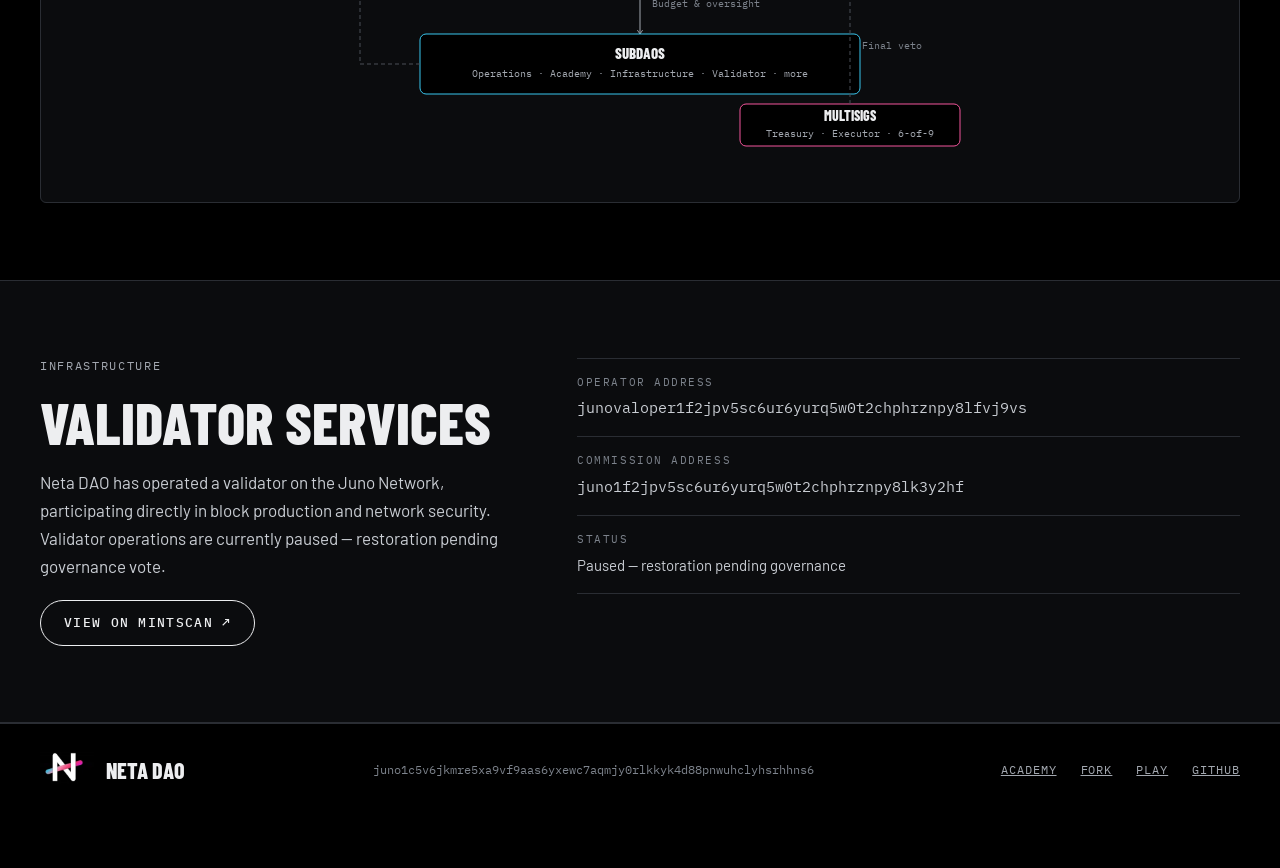
==== commit b1272b16: "Apply the Night signal design to netadao.org The homepage follows the Night signal artboard: the her" ====
--- a/about.html
+++ b/about.html
@@ -5,275 +5,176 @@
   <meta name="viewport" content="width=device-width, initial-scale=1.0" />
   <title>About — Neta DAO</title>
   <meta name="description" content="Neta DAO is a nonprofit Interchain institution formed to honor and extend the civic values of the earliest Juno Network participants." />
-  <link rel="stylesheet" href="css/style.css" />
+  <meta name="theme-color" content="#000000" />
+  <link rel="stylesheet" href="css/night.css?v=1" />
   <script src="/radio/radio.js" defer></script>
 </head>
 <body>
+<a class="ns-skip" href="#main">Skip to content</a>
+<header class="ns-header">
+  <div class="ns-wrap ns-header__inner">
+    <a class="ns-brand" href="/"><img src="images/neta-mark-night.png" alt="" width="251" height="192"><span>Neta DAO</span></a>
+    <nav class="ns-nav" aria-label="Main"><a href="about.html" aria-current="page">About</a><a href="governance.html">Governance</a><a href="netadata.html">NetaDATA</a><a href="getinvolved.html">Get involved</a><a class="ns-pill" href="https://daodao.zone/dao/juno1c5v6jkmre5xa9vf9aas6yxewc7aqmjy0rlkkyk4d88pnwuhclyhsrhhns6" target="_blank" rel="noopener">DAO DAO ↗</a></nav>
+  </div>
+</header>
+<main id="main">
+  <section class="ns-wrap ns-pagehead" aria-labelledby="about-title">
+    <div class="ns-pagehead__copy">
+      <p class="ns-kicker">About Neta DAO</p>
+      <h1 class="ns-h1 ns-h1--page" id="about-title">A nonprofit built on <span class="ns-grad">civic principle.</span></h1>
+      <p class="ns-lede">We believe that public blockchains deserve permanent public institutions to serve them. Neta DAO exists to be one.</p>
+    </div>
+    <div class="ns-pagehead__aside ns-est" aria-label="Established 2022, on the Juno Network, in the Cosmos ecosystem">
+      <span class="ns-label">Established</span>
+      <b>2022</b>
+      <span class="ns-label">Juno Network · Cosmos ecosystem</span>
+    </div>
+  </section>
 
-  <nav class="site-nav">
-    <div class="nav-inner">
-      <a href="index.html" class="nav-logo">
-        <img class="nav-logo-mark" src="images/neta-mark-night.png" alt="Neta DAO" width="251" height="192">
-      </a>
-      <ul class="nav-links">
-        <li><a href="index.html">Home</a></li>
-        <li><a href="about.html" class="active">About</a></li>
-        <li><a href="getinvolved.html">Get Involved</a></li>
-        <li><a href="https://academy.netadao.org">Academy</a></li>
-        <li><a href="netadata.html">NetaDATA</a></li>
-        <li><a href="https://daodao.zone/dao/juno1c5v6jkmre5xa9vf9aas6yxewc7aqmjy0rlkkyk4d88pnwuhclyhsrhhns6" target="_blank" rel="noopener" class="nav-cta">DAO DAO ↗</a></li>
-      </ul>
-      <button class="nav-hamburger" aria-label="Open menu"><span></span><span></span><span></span></button>
-    </div>
-  </nav>
-
-  <!-- Page header panel -->
-  <div style="border-bottom:var(--panel-border);border-top:none;margin-top:56px;">
-    <div style="display:grid;grid-template-columns:1fr 1fr;border-top:var(--panel-border);">
-      <div style="padding:56px 48px;border-right:var(--panel-border);">
-        <p class="section-label">About Neta DAO</p>
-        <h1 class="section-title">A nonprofit built on<br><span class="grad-text">civic principle.</span></h1>
-        <p class="section-body">We believe that public blockchains deserve permanent public institutions to serve them. Neta DAO exists to be one.</p>
-      </div>
-      <div style="padding:56px 48px;display:flex;align-items:center;">
-        <div>
-          <p style="font-family:var(--font-display);font-size:48px;font-weight:900;text-transform:uppercase;line-height:1;color:var(--paper-dim);margin-bottom:8px;">Est.</p>
-          <p style="font-family:var(--font-display);font-size:96px;font-weight:900;text-transform:uppercase;line-height:1;">2022</p>
-          <p style="font-family:var(--font-mono);font-size:11px;color:#555;margin-top:12px;letter-spacing:0.06em;">Juno Network · Cosmos Ecosystem</p>
-        </div>
+  <section class="ns-section--rule" aria-labelledby="mission">
+    <div class="ns-wrap ns-section ns-split">
+      <div><p class="ns-kicker">Mission</p><h2 class="ns-h2" id="mission">Crypto civics for the Interchain</h2></div>
+      <div class="ns-prose">
+        <p>Neta DAO is a nonprofit organization serving the Cosmos ecosystem and the Interchain at large. Our mission is crypto civics: the idea that participation in blockchain governance is a form of public life, and that it deserves the same seriousness and institutional support as civic participation in any democracy.</p>
+        <p>We pursue this through three interlocking programs: validator services that support the security of Interchain networks; governance participation through our on-chain DAO; and education through Neta DAO Academy.</p>
+        <p>We are not a protocol, a fund, or a product. We are an institution — one that happens to run on-chain.</p>
       </div>
     </div>
-  </div>
+  </section>
 
-  <!-- Mission -->
-  <div class="panel reveal">
-    <div class="two-col">
-      <div>
-        <p class="section-label">Mission</p>
-        <h2 class="section-title">Crypto civics for the Interchain</h2>
-      </div>
-      <div>
-        <p class="section-body" style="margin-bottom:20px;">Neta DAO is a nonprofit organization serving the Cosmos ecosystem and the Interchain at large. Our mission is crypto civics: the idea that participation in blockchain governance is a form of public life, and that it deserves the same seriousness and institutional support as civic participation in any democracy.</p>
-        <p class="section-body" style="margin-bottom:20px;">We pursue this through three interlocking programs: validator services that support the security of Interchain networks; governance participation through our on-chain DAO; and education through Neta DAO Academy.</p>
-        <p class="section-body">We are not a protocol, a fund, or a product. We are an institution — one that happens to run on-chain.</p>
+  <section class="ns-band" aria-labelledby="origin">
+    <div class="ns-wrap ns-section ns-split">
+      <div><p class="ns-kicker">Origin</p><h2 class="ns-h2" id="origin">Born from the earliest Juno governance</h2></div>
+      <div class="ns-prose">
+        <p>The $NETA token was not created by this DAO. It was airdropped by the Juno Core-1 team to wallets that participated in the very first proposals of the Juno Network — a deliberate recognition of civic engagement, not economic activity.</p>
+        <p>Those early participants had done something unusual: they showed up to vote before it was profitable to do so. Neta DAO formed around these holders and their shared history.</p>
+        <p>Our governance is defined by the <strong>Neta DAO Constitution</strong>, ratified on-chain through a governance proposal. The Constitution establishes the structure of the DAO: a main governance token DAO, a Treasury subDAO, an Operations subDAO, and an Executor subDAO.</p>
+        <p>Weekly Congressional meetings are open to all members — the primary forum for DAO business. These are the legislative sessions of a living institution.</p>
       </div>
     </div>
-  </div>
+  </section>
 
-  <!-- Origin -->
-  <div class="panel panel-reversed reveal">
-    <div class="panel-inner" style="border-bottom:1px solid #ccc;">
-      <p class="section-label" style="color:#555;">Origin</p>
-      <h2 class="section-title" style="color:var(--ink);">Born from the earliest Juno governance</h2>
+  <section class="ns-wrap ns-section" aria-labelledby="structure">
+    <div class="ns-section-head"><div><p class="ns-kicker">Organization</p><h2 class="ns-h2" id="structure" style="margin-top: 18px">DAO structure</h2><p class="ns-lede">Four on-chain entities, each with defined roles under the Constitution.</p></div></div>
+    <div class="ns-panels">
+      <article class="ns-panel">
+        <p class="ns-panel__tag">Governance token DAO</p>
+        <h3>Neta DAO</h3>
+        <p>The primary DAO. Governed by $NETA stakers. Passes proposals and sets organizational direction.</p>
+        <p class="ns-mono">juno1c5v6jkmre5xa9vf9aas6yxewc7aqmjy0rlkkyk4d88pnwuhclyhsrhhns6</p>
+        <p class="ns-panel__foot"><a class="ns-link" href="https://daodao.zone/dao/juno1c5v6jkmre5xa9vf9aas6yxewc7aqmjy0rlkkyk4d88pnwuhclyhsrhhns6" target="_blank" rel="noopener">View on DAO DAO ↗</a></p>
+      </article>
+      <article class="ns-panel">
+        <p class="ns-panel__tag">Membership DAO</p>
+        <h3>Treasury</h3>
+        <p>Manages DAO funds. Accountable to the main DAO through the Constitution’s financial governance provisions.</p>
+        <p class="ns-mono">juno10l39ctnue4muf3fh4cmdcyr53c5h23vg6n4dyu0syx3lvkgwhlkqwkm6xz</p>
+        <p class="ns-panel__foot"><a class="ns-link" href="https://daodao.zone/dao/juno10l39ctnue4muf3fh4cmdcyr53c5h23vg6n4dyu0syx3lvkgwhlkqwkm6xz" target="_blank" rel="noopener">View on DAO DAO ↗</a></p>
+      </article>
+      <article class="ns-panel">
+        <p class="ns-panel__tag">Membership DAO</p>
+        <h3>Operations</h3>
+        <p>Coordinates day-to-day operational activity, including validator management and community programs.</p>
+        <p class="ns-mono">juno1excmamnysxujtd2hzm343nzdwch79y5cvk5h7w6uxlrt230xqwtqkmancl</p>
+        <p class="ns-panel__foot"><a class="ns-link" href="https://daodao.zone/dao/juno1excmamnysxujtd2hzm343nzdwch79y5cvk5h7w6uxlrt230xqwtqkmancl" target="_blank" rel="noopener">View on DAO DAO ↗</a></p>
+      </article>
+      <article class="ns-panel">
+        <p class="ns-panel__tag">Membership DAO</p>
+        <h3>Executor</h3>
+        <p>Executes passed proposals on behalf of the main DAO. A checks-and-balances layer for on-chain action.</p>
+        <p class="ns-mono">juno1zt8zwtpu0qy8tqdyz3knzlqe8q806n8zwgrasln4knlwkt6qllmqg9zzkk</p>
+        <p class="ns-panel__foot"><a class="ns-link" href="https://daodao.zone/dao/juno1zt8zwtpu0qy8tqdyz3knzlqe8q806n8zwgrasln4knlwkt6qllmqg9zzkk" target="_blank" rel="noopener">View on DAO DAO ↗</a></p>
+      </article>
     </div>
-    <div class="two-col" style="border-top:none;">
-      <div style="border-right:1px solid #ccc;">
-        <p class="section-body" style="margin-bottom:20px;">The $NETA token was not created by this DAO. It was airdropped by the Juno Core-1 team to wallets that participated in the very first proposals of the Juno Network — a deliberate recognition of civic engagement, not economic activity.</p>
-        <p class="section-body">Those early participants had done something unusual: they showed up to vote before it was profitable to do so. Neta DAO formed around these holders and their shared history.</p>
+  </section>
+
+  <section class="ns-section--rule" aria-labelledby="constitution">
+    <div class="ns-wrap ns-section ns-split">
+      <div>
+        <p class="ns-kicker">Governance</p>
+        <h2 class="ns-h2" id="constitution">The Constitution</h2>
+        <p class="ns-prose">Neta DAO is governed by a ratified on-chain Constitution and organized as a nonprofit DAO LLC under Republic of Marshall Islands law. It operates as a federation of subDAOs, overseen by a bicameral Congress and protected by Multisignature wallets.</p>
+        <p class="ns-actions"><a class="ns-btn" href="https://github.com/netadao/organizational-docs" target="_blank" rel="noopener">Read the Constitution ↗</a></p>
       </div>
-      <div>
-        <p class="section-body" style="margin-bottom:20px;">Our governance is defined by the <strong>Neta DAO Constitution</strong>, ratified on-chain through a governance proposal. The Constitution establishes the structure of the DAO: a main governance token DAO, a Treasury subDAO, an Operations subDAO, and an Executor subDAO.</p>
-        <p class="section-body">Weekly Congressional meetings are open to all members — the primary forum for DAO business. These are the legislative sessions of a living institution.</p>
-      </div>
+      <dl class="ns-facts">
+        <div><dt>Membership</dt><dd>Defined by staking $NETA. Voting power capped at 25%; those between 10–25% require KYC with the Republic of Marshall Islands.</dd></div>
+        <div><dt>Congress · bicameral</dt><dd><strong>Senate:</strong> Leads from each subDAO, one per four contributors. <strong>House:</strong> Representatives elected or drawn from the membership. Valid votes: 70% quorum, absolute majority.</dd></div>
+        <div><dt>subDAOs</dt><dd>Primary operational units. Each subDAO has Contributors, Leads, and Member seats. New subDAOs require a DAO vote. Congress can suspend or dissolve subDAOs for inactivity.</dd></div>
+        <div><dt>Multisigs · final check</dt><dd><strong>Executor:</strong> vetoes spam and malicious proposals. <strong>Treasury:</strong> reviews all spending. Both are 9 members requiring 6-of-9, serving staggered 3-year terms.</dd></div>
+        <div><dt>Member override</dt><dd>Members can always override Congress. Amendments require 60% quorum and 80% approval. The Constitution prevails over any conflicting smart contract.</dd></div>
+      </dl>
     </div>
-  </div>
-
-  <!-- DAO Structure -->
-  <div class="panel reveal">
-    <div class="panel-inner" style="border-bottom:var(--panel-border);">
-      <p class="section-label">Organization</p>
-      <h2 class="section-title">DAO Structure</h2>
-      <p class="section-body">Four on-chain entities, each with defined roles under the Constitution.</p>
-    </div>
-    <div class="dao-cards">
-      <div class="dao-card">
-        <p class="dao-card-tag">Governance Token DAO</p>
-        <h4>Neta DAO</h4>
-        <p>The primary DAO. Governed by $NETA stakers. Passes proposals and sets organizational direction.</p>
-        <p class="dao-card-addr">juno1c5v6jkmre5xa9vf9aas6yxewc7aqmjy0rlkkyk4d88pnwuhclyhsrhhns6</p>
-        <a class="dao-card-link" href="https://daodao.zone/dao/juno1c5v6jkmre5xa9vf9aas6yxewc7aqmjy0rlkkyk4d88pnwuhclyhsrhhns6" target="_blank" rel="noopener">View on DAO DAO ↗</a>
-      </div>
-      <div class="dao-card">
-        <p class="dao-card-tag">Membership DAO</p>
-        <h4>Treasury</h4>
-        <p>Manages DAO funds. Accountable to the main DAO through the Constitution's financial governance provisions.</p>
-        <p class="dao-card-addr">juno10l39ctnue4muf3fh4cmdcyr53c5h23vg6n4dyu0syx3lvkgwhlkqwkm6xz</p>
-        <a class="dao-card-link" href="https://daodao.zone/dao/juno10l39ctnue4muf3fh4cmdcyr53c5h23vg6n4dyu0syx3lvkgwhlkqwkm6xz" target="_blank" rel="noopener">View on DAO DAO ↗</a>
-      </div>
-      <div class="dao-card">
-        <p class="dao-card-tag">Membership DAO</p>
-        <h4>Operations</h4>
-        <p>Coordinates day-to-day operational activity, including validator management and community programs.</p>
-        <p class="dao-card-addr">juno1excmamnysxujtd2hzm343nzdwch79y5cvk5h7w6uxlrt230xqwtqkmancl</p>
-        <a class="dao-card-link" href="https://daodao.zone/dao/juno1excmamnysxujtd2hzm343nzdwch79y5cvk5h7w6uxlrt230xqwtqkmancl" target="_blank" rel="noopener">View on DAO DAO ↗</a>
-      </div>
-      <div class="dao-card">
-        <p class="dao-card-tag">Membership DAO</p>
-        <h4>Executor</h4>
-        <p>Executes passed proposals on behalf of the main DAO. A checks-and-balances layer for on-chain action.</p>
-        <p class="dao-card-addr">juno1zt8zwtpu0qy8tqdyz3knzlqe8q806n8zwgrasln4knlwkt6qllmqg9zzkk</p>
-        <a class="dao-card-link" href="https://daodao.zone/dao/juno1zt8zwtpu0qy8tqdyz3knzlqe8q806n8zwgrasln4knlwkt6qllmqg9zzkk" target="_blank" rel="noopener">View on DAO DAO ↗</a>
-      </div>
-    </div>
-  </div>
-
-  <!-- ── Constitution ── -->
-  <div class="panel reveal">
-    <div class="two-col" style="border-top:none;">
-      <div>
-        <p class="section-label">Governance</p>
-        <h2 class="section-title">The Constitution</h2>
-        <p class="section-body" style="margin-bottom:20px;">Neta DAO is governed by a ratified on-chain Constitution and organized as a nonprofit DAO LLC under Republic of Marshall Islands law. It operates as a federation of subDAOs, overseen by a bicameral Congress and protected by Multisignature wallets.</p>
-        <a href="https://github.com/netadao/organizational-docs" target="_blank" rel="noopener" class="btn btn-outline">Read the Constitution ↗</a>
-      </div>
-      <div>
-        <div style="display:flex;flex-direction:column;gap:0;">
-
-          <div style="padding:16px 0;border-bottom:1px solid var(--rule-thin);">
-            <p style="font-family:var(--font-mono);font-size:10px;color:var(--paper-dim);letter-spacing:0.08em;text-transform:uppercase;margin-bottom:6px;">Membership</p>
-            <p style="font-size:14px;color:var(--paper-dim);line-height:1.65;">Defined by staking $NETA. Voting power capped at 25%; those between 10–25% require KYC with the Republic of Marshall Islands.</p>
-          </div>
-
-          <div style="padding:16px 0;border-bottom:1px solid var(--rule-thin);">
-            <p style="font-family:var(--font-mono);font-size:10px;color:var(--paper-dim);letter-spacing:0.08em;text-transform:uppercase;margin-bottom:6px;">Congress — Bicameral</p>
-            <p style="font-size:14px;color:var(--paper-dim);line-height:1.65;"><strong style="color:var(--paper);">Senate:</strong> Leads from each subDAO, one per four contributors. <strong style="color:var(--paper);">House:</strong> Representatives elected or drawn from the membership. Valid votes: 70% quorum, absolute majority.</p>
-          </div>
-
-          <div style="padding:16px 0;border-bottom:1px solid var(--rule-thin);">
-            <p style="font-family:var(--font-mono);font-size:10px;color:var(--paper-dim);letter-spacing:0.08em;text-transform:uppercase;margin-bottom:6px;">subDAOs</p>
-            <p style="font-size:14px;color:var(--paper-dim);line-height:1.65;">Primary operational units. Each subDAO has Contributors, Leads, and Member seats. New subDAOs require a DAO vote. Congress can suspend or dissolve subDAOs for inactivity.</p>
-          </div>
-
-          <div style="padding:16px 0;border-bottom:1px solid var(--rule-thin);">
-            <p style="font-family:var(--font-mono);font-size:10px;color:var(--paper-dim);letter-spacing:0.08em;text-transform:uppercase;margin-bottom:6px;">Multisigs — Final check</p>
-            <p style="font-size:14px;color:var(--paper-dim);line-height:1.65;"><strong style="color:var(--paper);">Executor:</strong> vetoes spam and malicious proposals. <strong style="color:var(--paper);">Treasury:</strong> reviews all spending. Both are 9 members requiring 6-of-9, serving staggered 3-year terms.</p>
-          </div>
-
-          <div style="padding:16px 0;">
-            <p style="font-family:var(--font-mono);font-size:10px;color:var(--paper-dim);letter-spacing:0.08em;text-transform:uppercase;margin-bottom:6px;">Member override</p>
-            <p style="font-size:14px;color:var(--paper-dim);line-height:1.65;">Members can always override Congress. Amendments require 60% quorum and 80% approval. The Constitution prevails over any conflicting smart contract.</p>
-          </div>
-
-        </div>
-      </div>
-    </div>
-
-    <!-- Governance diagram -->
-    <div style="padding:48px;border-top:var(--panel-border);background:var(--ink-mid);">
-      <p class="section-label" style="margin-bottom:24px;">Governance structure</p>
-      <svg viewBox="0 0 680 480" width="100%" xmlns="http://www.w3.org/2000/svg" style="max-width:680px;display:block;margin:0 auto;">
+    <div class="ns-wrap" style="padding-bottom: clamp(48px, 6vw, 88px)">
+      <figure class="ns-figure">
+        <figcaption class="ns-kicker" id="gov-figure" style="margin-bottom: 24px">Governance structure</figcaption>
+        <svg viewBox="0 0 680 480" xmlns="http://www.w3.org/2000/svg" role="img" aria-labelledby="gov-figure">
         <defs>
           <marker id="arr-c" viewBox="0 0 10 10" refX="8" refY="5" markerWidth="6" markerHeight="6" orient="auto-start-reverse">
-            <path d="M2 1L8 5L2 9" fill="none" stroke="#9aa0b8" stroke-width="1.5" stroke-linecap="round" stroke-linejoin="round"/>
+            <path d="M2 1L8 5L2 9" fill="none" stroke="#A3A8B0" stroke-width="1.5" stroke-linecap="round" stroke-linejoin="round"/>
           </marker>
           <marker id="arr-d" viewBox="0 0 10 10" refX="8" refY="5" markerWidth="6" markerHeight="6" orient="auto-start-reverse">
-            <path d="M2 1L8 5L2 9" fill="none" stroke="#444" stroke-width="1.5" stroke-linecap="round" stroke-linejoin="round"/>
+            <path d="M2 1L8 5L2 9" fill="none" stroke="#7D838C" stroke-width="1.5" stroke-linecap="round" stroke-linejoin="round"/>
           </marker>
         </defs>
+        <rect x="215" y="30" width="250" height="60" rx="6" fill="#000" stroke="#39C6EE" stroke-width="1"/>
+        <text x="340" y="55" text-anchor="middle" font-family="'Barlow Condensed',sans-serif" font-weight="800" font-size="16" fill="#EDEEF0">STAKERS</text>
+        <text x="340" y="73" text-anchor="middle" font-family="'IBM Plex Mono',monospace" font-size="10" fill="#A3A8B0">Stake $NETA · vote · propose · exit</text>
+        <line x1="340" y1="90" x2="340" y2="160" stroke="#A3A8B0" stroke-width="1" marker-end="url(#arr-c)"/>
+        <text x="352" y="128" font-family="'IBM Plex Mono',monospace" font-size="10" fill="#7D838C">Admin &amp; veto</text>
+        <rect x="80" y="160" width="520" height="140" rx="8" fill="none" stroke="#4A4F57" stroke-width="1" stroke-dasharray="5 3"/>
+        <text x="340" y="180" text-anchor="middle" font-family="'IBM Plex Mono',monospace" font-size="10" fill="#7D838C" letter-spacing="0.1em">CONGRESS</text>
+        <rect x="100" y="188" width="220" height="96" rx="6" fill="#000" stroke="#F2559B" stroke-width="1"/>
+        <text x="210" y="215" text-anchor="middle" font-family="'Barlow Condensed',sans-serif" font-weight="800" font-size="15" fill="#EDEEF0">SENATE</text>
+        <text x="210" y="233" text-anchor="middle" font-family="'IBM Plex Mono',monospace" font-size="10" fill="#A3A8B0">subDAO Leads</text>
+        <text x="210" y="249" text-anchor="middle" font-family="'IBM Plex Mono',monospace" font-size="10" fill="#7D838C">1 Lead per 4 contributors</text>
+        <text x="210" y="265" text-anchor="middle" font-family="'IBM Plex Mono',monospace" font-size="10" fill="#7D838C">70% quorum · majority</text>
+        <rect x="360" y="188" width="220" height="96" rx="6" fill="#000" stroke="#39C6EE" stroke-width="1"/>
+        <text x="470" y="215" text-anchor="middle" font-family="'Barlow Condensed',sans-serif" font-weight="800" font-size="15" fill="#EDEEF0">HOUSE</text>
+        <text x="470" y="233" text-anchor="middle" font-family="'IBM Plex Mono',monospace" font-size="10" fill="#A3A8B0">Representatives</text>
+        <text x="470" y="249" text-anchor="middle" font-family="'IBM Plex Mono',monospace" font-size="10" fill="#7D838C">Elected by membership</text>
+        <text x="470" y="265" text-anchor="middle" font-family="'IBM Plex Mono',monospace" font-size="10" fill="#7D838C">Annual or quarterly terms</text>
+        <line x1="340" y1="300" x2="340" y2="360" stroke="#A3A8B0" stroke-width="1" marker-end="url(#arr-c)"/>
+        <text x="352" y="333" font-family="'IBM Plex Mono',monospace" font-size="10" fill="#7D838C">Budget &amp; oversight</text>
+        <rect x="120" y="360" width="440" height="60" rx="6" fill="#000" stroke="#39C6EE" stroke-width="1"/>
+        <text x="340" y="385" text-anchor="middle" font-family="'Barlow Condensed',sans-serif" font-weight="800" font-size="15" fill="#EDEEF0">SUBDAOS</text>
+        <text x="340" y="403" text-anchor="middle" font-family="'IBM Plex Mono',monospace" font-size="10" fill="#A3A8B0">Operations · Academy · Infrastructure · Validator · more</text>
+        <path d="M 120 390 L 60 390 L 60 236 L 100 236" fill="none" stroke="#4A4F57" stroke-width="1" stroke-dasharray="4 3" marker-end="url(#arr-d)"/>
+        <text x="44" y="316" text-anchor="middle" font-family="'IBM Plex Mono',monospace" font-size="10" fill="#7D838C">Leads</text>
+        <path d="M 465 30 L 640 30 L 640 236 L 580 236" fill="none" stroke="#4A4F57" stroke-width="1" stroke-dasharray="4 3" marker-end="url(#arr-d)"/>
+        <text x="652" y="130" text-anchor="middle" font-family="'IBM Plex Mono',monospace" font-size="10" fill="#7D838C">Elect</text>
+        <rect x="440" y="430" width="220" height="42" rx="6" fill="#000" stroke="#F2559B" stroke-width="1"/>
+        <text x="550" y="447" text-anchor="middle" font-family="'Barlow Condensed',sans-serif" font-weight="800" font-size="14" fill="#EDEEF0">MULTISIGS</text>
+        <text x="550" y="463" text-anchor="middle" font-family="'IBM Plex Mono',monospace" font-size="10" fill="#A3A8B0">Treasury · Executor · 6-of-9</text>
+        <path d="M 550 430 L 550 310 L 480 310 L 480 300" fill="none" stroke="#4A4F57" stroke-width="1" stroke-dasharray="4 3" marker-end="url(#arr-d)"/>
+        <text x="562" y="375" font-family="'IBM Plex Mono',monospace" font-size="10" fill="#7D838C">Final veto</text>
+      </svg>
+      </figure>
+    </div>
+  </section>
 
-        <!-- STAKERS -->
-        <rect x="215" y="30" width="250" height="60" rx="6" fill="#1e2640" stroke="#5B8EF0" stroke-width="1"/>
-        <text x="340" y="55" text-anchor="middle" font-family="'Barlow Condensed',sans-serif" font-weight="900" font-size="16" fill="#f2f0eb">STAKERS</text>
-        <text x="340" y="73" text-anchor="middle" font-family="'IBM Plex Mono',monospace" font-size="10" fill="#9aa0b8">Stake $NETA · vote · propose · exit</text>
-
-        <!-- Arrow stakers → congress -->
-        <line x1="340" y1="90" x2="340" y2="160" stroke="#9aa0b8" stroke-width="1" marker-end="url(#arr-c)"/>
-        <text x="352" y="128" font-family="'IBM Plex Mono',monospace" font-size="10" fill="#555">Admin &amp; veto</text>
-
-        <!-- CONGRESS container -->
-        <rect x="80" y="160" width="520" height="140" rx="8" fill="none" stroke="#333" stroke-width="1" stroke-dasharray="5 3"/>
-        <text x="340" y="180" text-anchor="middle" font-family="'IBM Plex Mono',monospace" font-size="10" fill="#555" letter-spacing="0.1em">CONGRESS</text>
-
-        <!-- Senate -->
-        <rect x="100" y="188" width="220" height="96" rx="6" fill="#1a1040" stroke="#C9338A" stroke-width="1"/>
-        <text x="210" y="215" text-anchor="middle" font-family="'Barlow Condensed',sans-serif" font-weight="900" font-size="15" fill="#f2f0eb">SENATE</text>
-        <text x="210" y="233" text-anchor="middle" font-family="'IBM Plex Mono',monospace" font-size="10" fill="#9aa0b8">subDAO Leads</text>
-        <text x="210" y="249" text-anchor="middle" font-family="'IBM Plex Mono',monospace" font-size="10" fill="#555">1 Lead per 4 contributors</text>
-        <text x="210" y="265" text-anchor="middle" font-family="'IBM Plex Mono',monospace" font-size="10" fill="#555">70% quorum · majority</text>
-
-        <!-- House -->
-        <rect x="360" y="188" width="220" height="96" rx="6" fill="#0d1830" stroke="#5B8EF0" stroke-width="1"/>
-        <text x="470" y="215" text-anchor="middle" font-family="'Barlow Condensed',sans-serif" font-weight="900" font-size="15" fill="#f2f0eb">HOUSE</text>
-        <text x="470" y="233" text-anchor="middle" font-family="'IBM Plex Mono',monospace" font-size="10" fill="#9aa0b8">Representatives</text>
-        <text x="470" y="249" text-anchor="middle" font-family="'IBM Plex Mono',monospace" font-size="10" fill="#555">Elected by membership</text>
-        <text x="470" y="265" text-anchor="middle" font-family="'IBM Plex Mono',monospace" font-size="10" fill="#555">Annual or quarterly terms</text>
-
-        <!-- Arrow congress → subdaos -->
-        <line x1="340" y1="300" x2="340" y2="360" stroke="#9aa0b8" stroke-width="1" marker-end="url(#arr-c)"/>
-        <text x="352" y="333" font-family="'IBM Plex Mono',monospace" font-size="10" fill="#555">Budget &amp; oversight</text>
-
-        <!-- SUBDAOS -->
-        <rect x="120" y="360" width="440" height="60" rx="6" fill="#0a1525" stroke="#5B8EF0" stroke-width="0.5"/>
-        <text x="340" y="385" text-anchor="middle" font-family="'Barlow Condensed',sans-serif" font-weight="900" font-size="15" fill="#f2f0eb">SUBDAOS</text>
-        <text x="340" y="403" text-anchor="middle" font-family="'IBM Plex Mono',monospace" font-size="10" fill="#9aa0b8">Operations · Academy · Infrastructure · Validator · more</text>
-
-        <!-- dashed: subdaos → senate -->
-        <path d="M 120 390 L 60 390 L 60 236 L 100 236" fill="none" stroke="#333" stroke-width="0.5" stroke-dasharray="4 3" marker-end="url(#arr-d)"/>
-        <text x="44" y="316" text-anchor="middle" font-family="'IBM Plex Mono',monospace" font-size="10" fill="#444">Leads</text>
-
-        <!-- dashed: stakers → house -->
-        <path d="M 465 30 L 640 30 L 640 236 L 580 236" fill="none" stroke="#333" stroke-width="0.5" stroke-dasharray="4 3" marker-end="url(#arr-d)"/>
-        <text x="652" y="130" text-anchor="middle" font-family="'IBM Plex Mono',monospace" font-size="10" fill="#444">Elect</text>
-
-        <!-- MULTISIGS -->
-        <rect x="440" y="430" width="220" height="42" rx="6" fill="#1a1010" stroke="#C9338A" stroke-width="0.5"/>
-        <text x="550" y="447" text-anchor="middle" font-family="'Barlow Condensed',sans-serif" font-weight="900" font-size="14" fill="#f2f0eb">MULTISIGS</text>
-        <text x="550" y="463" text-anchor="middle" font-family="'IBM Plex Mono',monospace" font-size="10" fill="#9aa0b8">Treasury · Executor · 6-of-9</text>
-        <path d="M 550 430 L 550 310 L 480 310 L 480 300" fill="none" stroke="#333" stroke-width="0.5" stroke-dasharray="4 3" marker-end="url(#arr-d)"/>
-        <text x="562" y="375" font-family="'IBM Plex Mono',monospace" font-size="10" fill="#444">Final veto</text>
-      </svg>
+  <section class="ns-band" aria-labelledby="validators">
+    <div class="ns-wrap ns-section ns-split">
+      <div>
+        <p class="ns-kicker">Infrastructure</p>
+        <h2 class="ns-h2" id="validators">Validator services</h2>
+        <p class="ns-prose">Neta DAO has operated a validator on the Juno Network, participating directly in block production and network security. Validator operations are currently paused — restoration pending governance vote.</p>
+        <p class="ns-actions"><a class="ns-btn" href="https://www.mintscan.io/juno/validators/junovaloper1f2jpv5sc6ur6yurq5w0t2chphrznpy8lfvj9vs" target="_blank" rel="noopener">View on Mintscan ↗</a></p>
+      </div>
+      <dl class="ns-facts">
+        <div><dt>Operator address</dt><dd class="ns-mono">junovaloper1f2jpv5sc6ur6yurq5w0t2chphrznpy8lfvj9vs</dd></div>
+        <div><dt>Commission address</dt><dd class="ns-mono">juno1f2jpv5sc6ur6yurq5w0t2chphrznpy8lk3y2hf</dd></div>
+        <div><dt>Status</dt><dd>Paused — restoration pending governance</dd></div>
+      </dl>
     </div>
+  </section>
+</main>
+<footer class="ns-footer">
+  <div class="ns-wrap ns-footer__inner">
+    <a class="ns-footer__brand" href="/"><img src="images/neta-mark-loop-small.webp" alt="" width="160" height="106" loading="lazy">Neta DAO</a>
+    <span class="ns-footer__addr">juno1c5v6jkmre5xa9vf9aas6yxewc7aqmjy0rlkkyk4d88pnwuhclyhsrhhns6</span>
+    <nav aria-label="Footer"><a href="https://academy.netadao.org">Academy</a><a href="https://fork.netadao.org">Fork</a><a href="https://play.netadao.org">Play</a><a href="https://github.com/netadao" target="_blank" rel="noopener">GitHub</a></nav>
   </div>
-
-    <!-- Validator -->
-  <div class="panel reveal">
-    <div class="two-col-narrow">
-      <div>
-        <p class="section-label">Infrastructure</p>
-        <h2 class="section-title">Validator Services</h2>
-        <p class="section-body" style="margin-bottom:20px;">Neta DAO has operated a validator on the Juno Network, participating directly in block production and network security. Validator operations are currently paused — restoration pending governance vote.</p>
-        <a href="https://www.mintscan.io/juno/validators/junovaloper1f2jpv5sc6ur6yurq5w0t2chphrznpy8lfvj9vs" target="_blank" rel="noopener" class="btn btn-outline">View on Mintscan ↗</a>
-      </div>
-      <div>
-        <div style="border:var(--panel-border);padding:0;">
-          <div style="padding:20px 24px;border-bottom:var(--panel-border);">
-            <p class="dao-card-tag">Validator Details</p>
-          </div>
-          <div style="padding:24px;">
-            <div style="margin-bottom:20px;">
-              <p style="font-family:var(--font-mono);font-size:10px;color:#555;letter-spacing:0.08em;text-transform:uppercase;margin-bottom:6px;">Operator Address</p>
-              <p style="font-family:var(--font-mono);font-size:11px;color:var(--paper-dim);word-break:break-all;">junovaloper1f2jpv5sc6ur6yurq5w0t2chphrznpy8lfvj9vs</p>
-            </div>
-            <div style="margin-bottom:20px;">
-              <p style="font-family:var(--font-mono);font-size:10px;color:#555;letter-spacing:0.08em;text-transform:uppercase;margin-bottom:6px;">Commission Address</p>
-              <p style="font-family:var(--font-mono);font-size:11px;color:var(--paper-dim);word-break:break-all;">juno1f2jpv5sc6ur6yurq5w0t2chphrznpy8lk3y2hf</p>
-            </div>
-            <div>
-              <p style="font-family:var(--font-mono);font-size:10px;color:#555;letter-spacing:0.08em;text-transform:uppercase;margin-bottom:6px;">Status</p>
-              <p style="font-family:var(--font-mono);font-size:11px;color:var(--paper-dim);">Paused — restoration pending governance</p>
-            </div>
-          </div>
-        </div>
-      </div>
-    </div>
-  </div>
-
-  <footer class="site-footer">
-    <div class="footer-inner">
-      <div class="footer-brand-cell"><p class="footer-brand">Neta DAO</p><p class="footer-tagline">A public institution for the Interchain</p></div>
-      <div class="footer-links-cell">
-        <ul class="footer-links">
-          <li><a href="about.html">About</a></li><li><a href="getinvolved.html">Get Involved</a></li>
-          <li><a href="https://academy.netadao.org">Academy</a></li><li><a href="netadata.html">NetaDATA</a></li>
-          <li><a href="https://github.com/netadao" target="_blank" rel="noopener">GitHub ↗</a></li>
-        </ul>
-      </div>
-    </div>
-    <div class="footer-bottom">
-      <p class="footer-copy">© Neta DAO. Nonprofit. On-chain. Open source.</p>
-      <p class="footer-copy">juno1c5v6jkmre5xa9vf9aas6yxewc7aqmjy0rlkkyk4d88pnwuhclyhsrhhns6</p>
-    </div>
-  </footer>
-  <script src="js/main.js"></script>
+</footer>
+<script src="js/main.js"></script>
 </body>
 </html>
--- a/css/night.css
+++ b/css/night.css
@@ -0,0 +1,263 @@
+/* ============================================================
+   NETA DAO — Night signal
+   Black ground, hairline rules, condensed caps, mono labels, and one
+   signal: the pink-to-cyan of the Neta mark. Shared by every page.
+   ============================================================ */
+
+@import url('https://fonts.googleapis.com/css2?family=Barlow+Condensed:wght@700;800&family=Sofia+Sans+Extra+Condensed:wght@800&family=Barlow:ital,wght@0,400;0,500;1,400&family=IBM+Plex+Mono:wght@400;500&display=swap');
+
+:root {
+  --ns-bg: #000000;
+  --ns-band: #0B0C0E;
+  --ns-raised: #14161A;
+  --ns-line: #2A2D33;
+  --ns-line-strong: #4A4F57;
+  --ns-text: #EDEEF0;
+  --ns-soft: #C9CDD3;
+  --ns-muted: #A3A8B0;
+  --ns-dim: #7D838C;
+  --ns-pink: #F2559B;
+  --ns-cyan: #39C6EE;
+  --ns-grad: linear-gradient(90deg, #F2559B 0%, #39C6EE 100%);
+  --ns-display: 'Barlow Condensed', 'Arial Narrow', sans-serif;
+  --ns-wordmark: 'Sofia Sans Extra Condensed', 'Barlow Condensed', sans-serif;
+  --ns-body: 'Barlow', system-ui, sans-serif;
+  --ns-mono: 'IBM Plex Mono', ui-monospace, SFMono-Regular, Menlo, monospace;
+  --ns-max: 1360px;
+  --ns-pad: clamp(16px, 4vw, 40px);
+
+  /* names the NetaDATA and Academy pages' own styles use */
+  --bg: var(--ns-bg);
+  --bg-panel: var(--ns-band);
+  --bg-raised: var(--ns-raised);
+  --gutter: var(--ns-line);
+  --rule: 1px solid var(--ns-line);
+  --text: var(--ns-text);
+  --text-muted: var(--ns-muted);
+  --text-dim: var(--ns-dim);
+  --pink: var(--ns-pink);
+  --blue: var(--ns-cyan);
+  --gradient: var(--ns-grad);
+  --font-display: var(--ns-display);
+  --font-body: var(--ns-body);
+  --font-mono: var(--ns-mono);
+  --paper: var(--ns-text);
+  --paper-dim: var(--ns-soft);
+}
+
+*, *::before, *::after { box-sizing: border-box; }
+html { scroll-behavior: smooth; -webkit-text-size-adjust: 100%; }
+body { margin: 0; background: var(--ns-bg); color: var(--ns-text); font: 400 16px/1.6 var(--ns-body); -webkit-font-smoothing: antialiased; }
+img, video, svg { max-width: 100%; }
+a { color: var(--ns-text); }
+a:hover { color: var(--ns-cyan); }
+:focus-visible { outline: 2px solid var(--ns-cyan); outline-offset: 3px; }
+h1, h2, h3, h4, p, dl, dd, ol, ul, figure { margin: 0; }
+@media (prefers-reduced-motion: reduce) { html { scroll-behavior: auto; } }
+
+.ns-wrap { max-width: var(--ns-max); margin: 0 auto; padding-inline: var(--ns-pad); }
+.ns-visually-hidden { position: absolute; width: 1px; height: 1px; overflow: hidden; clip: rect(0 0 0 0); white-space: nowrap; }
+.ns-skip { position: absolute; left: 12px; top: -60px; z-index: 300; padding: 10px 16px; background: var(--ns-text); color: #000; font: 500 12px/1.2 var(--ns-mono); letter-spacing: .1em; text-transform: uppercase; text-decoration: none; }
+.ns-skip:focus { top: 12px; color: #000; }
+
+/* ── Header ─────────────────────────────────────────────── */
+.ns-header { border-bottom: 1px solid var(--ns-line); }
+.ns-header__inner { display: flex; flex-wrap: wrap; align-items: center; justify-content: space-between; gap: 12px 32px; padding-block: 14px; }
+.ns-brand { display: flex; align-items: center; gap: 12px; text-decoration: none; }
+.ns-brand img { display: block; width: auto; height: 28px; }
+.ns-brand span { font: 800 26px/1 var(--ns-display); letter-spacing: .02em; text-transform: uppercase; color: var(--ns-text); }
+.ns-nav { display: flex; flex-wrap: wrap; align-items: center; gap: 8px 32px; font: 400 12px/1.4 var(--ns-mono); letter-spacing: .12em; text-transform: uppercase; }
+.ns-nav a { text-decoration: none; padding-block: 6px; }
+.ns-nav a[aria-current="page"] { color: var(--ns-text); box-shadow: inset 0 -1px 0 var(--ns-text); }
+.ns-nav .ns-pill { padding: 9px 16px; border: 1px solid var(--ns-text); border-radius: 999px; }
+.ns-nav .ns-pill:hover { background: var(--ns-text); color: #000; }
+
+/* ── Type ───────────────────────────────────────────────── */
+.ns-kicker { font: 400 12px/1.4 var(--ns-mono); letter-spacing: .14em; text-transform: uppercase; color: var(--ns-muted); }
+.ns-h1 { font: 800 clamp(60px, 7.6vw, 120px)/.86 var(--ns-display); text-transform: uppercase; letter-spacing: -.005em; }
+.ns-h1--page { font-size: clamp(56px, 7vw, 104px); }
+.ns-h2 { font: 800 clamp(44px, 4.6vw, 64px)/.9 var(--ns-display); text-transform: uppercase; }
+.ns-h3 { font: 700 26px/1.05 var(--ns-display); text-transform: uppercase; }
+.ns-grad { background: var(--ns-grad); -webkit-background-clip: text; background-clip: text; color: transparent; }
+.ns-quiet { color: var(--ns-dim); }
+.ns-lede { max-width: 560px; font-size: 19px; line-height: 1.6; color: var(--ns-soft); }
+.ns-prose { display: flex; flex-direction: column; gap: 1em; max-width: 640px; font-size: 17px; line-height: 1.65; color: var(--ns-soft); }
+.ns-prose strong { color: var(--ns-text); font-weight: 500; }
+.ns-mono { font: 400 12px/1.6 var(--ns-mono); color: var(--ns-dim); word-break: break-all; }
+.ns-label { font: 400 11px/1.4 var(--ns-mono); letter-spacing: .14em; text-transform: uppercase; color: var(--ns-dim); }
+
+/* ── Buttons and links ──────────────────────────────────── */
+.ns-actions { display: flex; flex-wrap: wrap; gap: 12px; }
+.ns-btn { display: inline-flex; align-items: center; gap: 8px; padding: 14px 23px; border: 1px solid var(--ns-text); border-radius: 999px; background: transparent; color: var(--ns-text); text-decoration: none; font: 500 13px/1.2 var(--ns-mono); letter-spacing: .1em; text-transform: uppercase; cursor: pointer; }
+.ns-btn:hover { background: var(--ns-raised); color: var(--ns-text); }
+.ns-btn--solid { background: var(--ns-text); color: #000; }
+.ns-btn--solid:hover { background: var(--ns-cyan); border-color: var(--ns-cyan); color: #000; }
+.ns-btn--sm { padding: 10px 16px; font-size: 12px; }
+.ns-link { font: 500 12px/1.4 var(--ns-mono); letter-spacing: .1em; text-transform: uppercase; text-decoration: none; }
+.ns-link:hover { color: var(--ns-cyan); }
+
+/* ── Sections ───────────────────────────────────────────── */
+.ns-section { padding-block: clamp(48px, 6vw, 88px); }
+.ns-section--rule { border-top: 1px solid var(--ns-line); }
+.ns-band { background: var(--ns-band); border-top: 1px solid var(--ns-line); border-bottom: 1px solid var(--ns-line); }
+.ns-band + .ns-section--rule, .ns-band + .ns-band { border-top: 0; }
+.ns-section-head { display: flex; flex-wrap: wrap; align-items: baseline; justify-content: space-between; gap: 10px 32px; margin-bottom: 32px; }
+.ns-section-head .ns-lede { margin-top: 18px; }
+.ns-split { display: grid; grid-template-columns: minmax(0, 5fr) minmax(0, 7fr); gap: 32px 64px; align-items: start; }
+.ns-split > :first-child { display: flex; flex-direction: column; gap: 20px; }
+@media (max-width: 899px) { .ns-split { grid-template-columns: 1fr; } }
+
+/* page head of an inner page */
+.ns-pagehead { padding-block: clamp(40px, 5vw, 72px) clamp(32px, 4vw, 56px); display: flex; flex-wrap: wrap; align-items: flex-end; justify-content: space-between; gap: 24px 48px; }
+.ns-pagehead__copy { flex: 999 1 560px; display: flex; flex-direction: column; gap: 24px; }
+.ns-pagehead__aside { flex: 1 1 280px; max-width: 420px; }
+
+/* ── Home: hero ─────────────────────────────────────────── */
+.ns-hero { display: flex; flex-wrap: wrap; align-items: center; gap: 24px 48px; padding-block: clamp(32px, 4vw, 56px) clamp(24px, 3vw, 40px); }
+.ns-hero__copy { flex: 999 1 560px; display: flex; flex-direction: column; gap: 26px; }
+.ns-hero__mark { flex: 1 1 360px; display: block; width: 100%; max-width: 520px; aspect-ratio: 1; height: auto; margin: 0 auto; object-fit: contain; mix-blend-mode: screen; }
+
+/* state of the DAO: label over value, on hairlines */
+.ns-stats { display: grid; grid-template-columns: repeat(4, minmax(0, 1fr)); border-top: 1px solid var(--ns-line); border-bottom: 1px solid var(--ns-line); }
+.ns-stats > div { padding: 20px 20px 22px; border-left: 1px solid var(--ns-line); }
+.ns-stats > div:first-child { padding-left: 0; border-left: 0; }
+.ns-stats > div:last-child { padding-right: 0; }
+.ns-stats dt { font: 400 11px/1.4 var(--ns-mono); letter-spacing: .14em; text-transform: uppercase; color: var(--ns-dim); }
+.ns-stats dd { margin-top: 8px; font: 700 26px/1.1 var(--ns-display); text-transform: uppercase; }
+.ns-stats dd.ns-quiet { color: var(--ns-muted); }
+@media (max-width: 899px) {
+  .ns-stats { grid-template-columns: 1fr 1fr; }
+  .ns-stats > div { padding: 18px 16px 20px; border-left: 0; }
+  .ns-stats > div:nth-child(odd) { padding-left: 0; }
+  .ns-stats > div:nth-child(even) { padding-right: 0; border-left: 1px solid var(--ns-line); }
+  .ns-stats > div:nth-child(n+3) { border-top: 1px solid var(--ns-line); }
+}
+@media (max-width: 599px) {   /* one fact to a row: the label on the left, the value on the right */
+  .ns-stats { grid-template-columns: 1fr; }
+  .ns-stats > div, .ns-stats > div:nth-child(odd), .ns-stats > div:nth-child(even) { display: flex; align-items: baseline; justify-content: space-between; gap: 16px; padding: 14px 0; border-left: 0; }
+  .ns-stats > div + div { border-top: 1px solid var(--ns-line); }
+  .ns-stats dd { margin: 0; font-size: 22px; text-align: right; }
+}
+.ns-nowrap { white-space: nowrap; }
+
+.ns-statement { max-width: 1100px; font: 800 clamp(40px, 4.8vw, 76px)/.95 var(--ns-display); text-transform: uppercase; }
+
+/* ── Home: on the record, and ahead ─────────────────────── */
+.ns-legend { display: flex; flex-wrap: wrap; align-items: center; gap: 8px 22px; font: 400 11px/1.4 var(--ns-mono); letter-spacing: .1em; text-transform: uppercase; color: var(--ns-dim); }
+.ns-legend span { display: flex; align-items: center; gap: 8px; }
+.ns-legend i { display: block; width: 28px; height: 3px; background: var(--ns-grad); }
+.ns-legend i.is-ahead { background: repeating-linear-gradient(90deg, var(--ns-cyan) 0 7px, transparent 7px 13px); }
+.ns-timeline { overflow-x: auto; scrollbar-width: thin; }
+.ns-timeline__track { position: relative; min-width: 1040px; }
+.ns-timeline__done, .ns-timeline__ahead { position: absolute; top: 7.5px; height: 3px; }
+.ns-timeline__done { left: 9px; width: calc(400% / 7); background: var(--ns-grad); }
+.ns-timeline__ahead { left: calc(400% / 7 + 9px); right: 0; background: repeating-linear-gradient(90deg, var(--ns-cyan) 0 7px, transparent 7px 13px);
+  -webkit-mask-image: linear-gradient(90deg, #000 75%, transparent); mask-image: linear-gradient(90deg, #000 75%, transparent); }
+.ns-timeline ol { position: relative; padding: 0; list-style: none; display: grid; grid-template-columns: repeat(7, minmax(0, 1fr)); }
+.ns-timeline li { display: flex; flex-direction: column; gap: 10px; padding-right: 22px; }
+.ns-timeline__dot { position: relative; z-index: 1; display: block; width: 18px; height: 18px; border-radius: 50%; background: var(--ns-band); border: 3px solid var(--dot, var(--ns-pink)); }
+.ns-timeline li.is-ahead .ns-timeline__dot { border-style: dashed; }
+.ns-timeline__when { font: 500 12px/1.4 var(--ns-mono); letter-spacing: .1em; text-transform: uppercase; color: var(--ns-muted); }
+.ns-timeline li.is-ahead .ns-timeline__when { color: var(--ns-cyan); }
+.ns-timeline__what { font-size: 16px; line-height: 1.5; }
+.ns-timeline li.is-ahead .ns-timeline__what { color: var(--ns-soft); }
+
+/* ── Home: initiatives ──────────────────────────────────── */
+.ns-cards { display: grid; grid-template-columns: repeat(auto-fit, minmax(min(100%, 300px), 1fr)); gap: 16px; }
+.ns-card { position: relative; display: flex; flex-direction: column; gap: 14px; min-height: 300px; padding: 28px; border: 1px solid var(--ns-line); border-radius: 6px; background: var(--ns-band); color: var(--ns-text); text-decoration: none; transition: border-color .2s ease; }
+a.ns-card:hover { color: var(--ns-text); border-color: var(--ns-line-strong); }
+.ns-card__mark { display: flex; align-items: flex-end; min-height: 96px; }
+.ns-card__state { font: 500 11px/1.4 var(--ns-mono); letter-spacing: .14em; text-transform: uppercase; color: var(--ns-muted); }
+.ns-card__state--now { color: var(--ns-pink); }
+.ns-card__state--ahead { color: var(--ns-cyan); }
+.ns-card__body { font-size: 16px; line-height: 1.55; color: var(--ns-soft); }
+.ns-card__foot { margin-top: auto; font: 500 12px/1.4 var(--ns-mono); letter-spacing: .1em; text-transform: uppercase; }
+/* the Academy's word, filled with its pigment film on hover (the film loads on first hover) */
+.ns-liquid { position: relative; display: inline-block; font: 800 92px/.8 var(--ns-wordmark); text-transform: uppercase; letter-spacing: -.005em; }
+.ns-liquid__film { position: absolute; inset: 0; background-position: center; background-size: cover; -webkit-background-clip: text; background-clip: text; color: transparent; opacity: 0; transition: opacity .35s ease; }
+.ns-card:hover .ns-liquid__film, .ns-card:focus-visible .ns-liquid__film { opacity: 1; }
+/* Fork: whole at rest; on hover the bottom half drops and the slash is drawn between */
+.ns-fork { display: block; width: 300px; max-width: 100%; height: auto; overflow: visible; color: var(--ns-text); }
+.ns-fork__bottom { transform: translate(-6px, -5px); transition: transform .3s cubic-bezier(.4, 0, .2, 1); }
+.ns-fork__slash { fill: none; stroke-width: 5; stroke-opacity: .9; stroke-dasharray: 241 241; stroke-dashoffset: 241; opacity: 0; transition: opacity .2s ease-out, stroke-dashoffset 0s linear .2s; }
+.ns-card:hover .ns-fork__bottom, .ns-card:focus-visible .ns-fork__bottom { transform: none; transition: transform .46s cubic-bezier(.3, 1.4, .5, 1) 70ms; }
+.ns-card:hover .ns-fork__slash, .ns-card:focus-visible .ns-fork__slash { opacity: 1; stroke-dashoffset: 0; transition: stroke-dashoffset .34s cubic-bezier(.2, .6, .25, 1), opacity 0s; }
+.ns-tbd { display: flex; flex-direction: column; gap: 6px; padding: 12px 16px; border: 1px dashed var(--ns-line-strong); border-radius: 4px; }
+.ns-tbd b { font: 500 15px/1.2 var(--ns-mono); }
+.ns-tbd span { font: 400 11px/1.3 var(--ns-mono); letter-spacing: .1em; text-transform: uppercase; color: var(--ns-dim); }
+@media (prefers-reduced-motion: reduce) { .ns-liquid__film, .ns-fork__bottom, .ns-fork__slash { transition: none; } .ns-liquid__film { display: none; } }
+
+/* ── Home: join ─────────────────────────────────────────── */
+.ns-join { display: flex; flex-wrap: wrap; align-items: center; justify-content: space-between; gap: 24px 48px; }
+.ns-join h2 { flex: 1 1 360px; font: 800 clamp(40px, 4.2vw, 60px)/.92 var(--ns-display); text-transform: uppercase; }
+.ns-tiles { flex: 2 1 560px; display: grid; grid-template-columns: repeat(auto-fit, minmax(min(100%, 180px), 1fr)); gap: 12px; }
+.ns-tile { display: flex; flex-direction: column; gap: 6px; padding: 18px 20px; border: 1px solid var(--ns-line); border-radius: 6px; text-decoration: none; }
+.ns-tile:hover { border-color: var(--ns-line-strong); color: var(--ns-text); background: var(--ns-band); }
+.ns-tile--key { border-color: var(--ns-text); }
+.ns-tile b { font: 700 24px/1 var(--ns-display); text-transform: uppercase; }
+.ns-tile span { font-size: 14px; line-height: 1.45; color: var(--ns-muted); }
+
+/* ── Inner pages: blocks ────────────────────────────────── */
+/* label and text on hairlines (Constitution provisions, parameters, validator details) */
+.ns-facts { border-top: 1px solid var(--ns-line); }
+.ns-facts > div { display: flex; flex-direction: column; gap: 6px; padding: 16px 0; border-bottom: 1px solid var(--ns-line); }
+.ns-facts dt, .ns-facts .ns-facts__label { font: 400 11px/1.4 var(--ns-mono); letter-spacing: .14em; text-transform: uppercase; color: var(--ns-dim); }
+.ns-facts dd, .ns-facts p { font-size: 15px; line-height: 1.6; color: var(--ns-soft); }
+.ns-facts dd strong { color: var(--ns-text); font-weight: 500; }
+.ns-facts--pairs > div { flex-direction: row; align-items: baseline; justify-content: space-between; gap: 16px; padding: 12px 0; }
+.ns-facts--pairs dd { font: 500 13px/1.4 var(--ns-mono); color: var(--ns-text); }
+/* cards on the inner pages: the same panel as the homepage's initiatives, without the height */
+.ns-panels { display: grid; grid-template-columns: repeat(auto-fit, minmax(min(100%, 280px), 1fr)); gap: 16px; }
+.ns-panels--two { grid-template-columns: repeat(auto-fit, minmax(min(100%, 420px), 1fr)); }
+.ns-panel { display: flex; flex-direction: column; gap: 12px; padding: 24px 26px 26px; border: 1px solid var(--ns-line); border-radius: 6px; background: var(--ns-band); }
+.ns-panel__tag { font: 400 11px/1.4 var(--ns-mono); letter-spacing: .14em; text-transform: uppercase; color: var(--ns-dim); }
+.ns-panel h3 { font: 800 34px/.92 var(--ns-display); text-transform: uppercase; }
+.ns-panel p { font-size: 15px; line-height: 1.6; color: var(--ns-soft); }
+.ns-panel .ns-mono { margin-top: 2px; }
+.ns-panel__foot { margin-top: auto; padding-top: 6px; display: flex; flex-direction: column; align-items: flex-start; gap: 10px; }
+.ns-note { padding: 16px 18px; border: 1px solid var(--ns-line); border-radius: 6px; background: var(--ns-bg); }
+.ns-note .ns-label { display: block; margin-bottom: 6px; }
+.ns-note p { font-size: 14px; color: var(--ns-soft); }
+.ns-linklist { display: flex; flex-direction: column; align-items: flex-start; gap: 10px; }
+.ns-figure { padding: clamp(24px, 4vw, 48px); border: 1px solid var(--ns-line); border-radius: 6px; background: var(--ns-band); }
+.ns-figure svg { display: block; width: 100%; max-width: 680px; height: auto; margin: 0 auto; }
+.ns-est { display: flex; flex-direction: column; gap: 6px; padding-left: 24px; border-left: 1px solid var(--ns-line); }
+.ns-est b { font: 800 clamp(88px, 10vw, 140px)/.82 var(--ns-display); }
+
+/* ── Footer ─────────────────────────────────────────────── */
+.ns-footer { border-top: 1px solid var(--ns-line); }
+.ns-footer__inner { display: flex; flex-wrap: wrap; align-items: center; justify-content: space-between; gap: 14px 40px; padding-block: 28px; font: 400 12px/1.5 var(--ns-mono); color: var(--ns-dim); }
+.ns-footer__brand { display: flex; align-items: center; gap: 12px; color: var(--ns-text); font: 800 22px/1 var(--ns-display); text-transform: uppercase; text-decoration: none; }
+.ns-footer__brand img { display: block; height: 36px; width: auto; }
+.ns-footer__addr { word-break: break-all; }
+.ns-footer nav { display: flex; flex-wrap: wrap; gap: 8px 24px; letter-spacing: .08em; text-transform: uppercase; }
+.ns-footer nav a { color: var(--ns-muted); }
+.ns-footer nav a:hover { color: var(--ns-cyan); }
+
+/* ── Legacy names (the NetaDATA and Academy pages, live proposals) ── */
+.container { max-width: var(--ns-max); margin: 0 auto; padding-inline: var(--ns-pad); }
+.grad-text { background: var(--ns-grad); -webkit-background-clip: text; background-clip: text; color: transparent; -webkit-text-fill-color: transparent; }
+.section-label { margin: 0 0 12px; font: 400 12px/1.4 var(--ns-mono); letter-spacing: .14em; text-transform: uppercase; color: var(--ns-muted); }
+.section-title { margin: 0 0 20px; font: 800 clamp(44px, 4.6vw, 64px)/.9 var(--ns-display); text-transform: uppercase; }
+.section-body { max-width: 640px; font-size: 17px; line-height: 1.65; color: var(--ns-soft); }
+.btn { display: inline-flex; align-items: center; gap: 8px; padding: 12px 20px; border: 1px solid var(--ns-text); border-radius: 999px; background: transparent; color: var(--ns-text); text-decoration: none; font: 500 12px/1.2 var(--ns-mono); letter-spacing: .1em; text-transform: uppercase; cursor: pointer; }
+.btn-primary { background: var(--ns-text); color: #000; }
+.btn-primary:hover { background: var(--ns-cyan); border-color: var(--ns-cyan); color: #000; }
+.btn-outline:hover { background: var(--ns-raised); color: var(--ns-text); }
+.reveal { opacity: 1; transform: none; }
+/* live proposals, as main.js writes them */
+.proposal-item { display: grid; grid-template-columns: 72px minmax(0, 1fr) auto; gap: 16px; align-items: center; padding: 16px 0; border-bottom: 1px solid var(--ns-line); color: inherit; text-decoration: none; }
+.proposal-item:first-child { border-top: 1px solid var(--ns-line); }
+.proposal-item:hover { color: inherit; }
+.proposal-item:hover .proposal-title { color: var(--ns-cyan); }
+.proposal-num { font: 500 13px/1.4 var(--ns-mono); color: var(--ns-muted); }
+.proposal-title { font: 800 26px/.95 var(--ns-display); text-transform: uppercase; }
+.proposal-meta { margin-top: 6px; font: 400 11px/1.4 var(--ns-mono); letter-spacing: .08em; text-transform: uppercase; color: var(--ns-dim); }
+.badge { padding: 5px 10px; border: 1px solid; border-radius: 999px; font: 500 10px/1 var(--ns-mono); letter-spacing: .1em; text-transform: uppercase; white-space: nowrap; }
+.badge-passed { color: var(--ns-cyan); }
+.badge-executed { color: var(--ns-pink); }
+.badge-open { color: var(--ns-text); }
+.badge-failed { color: var(--ns-dim); }
+.proposals-loading { padding: 32px 0; font: 400 12px/1.6 var(--ns-mono); color: var(--ns-dim); }
+.proposals-loading a { color: var(--ns-cyan); }
+@media (max-width: 599px) { .proposal-item { grid-template-columns: 52px minmax(0, 1fr); } .proposal-item .badge { grid-column: 2; justify-self: start; } }
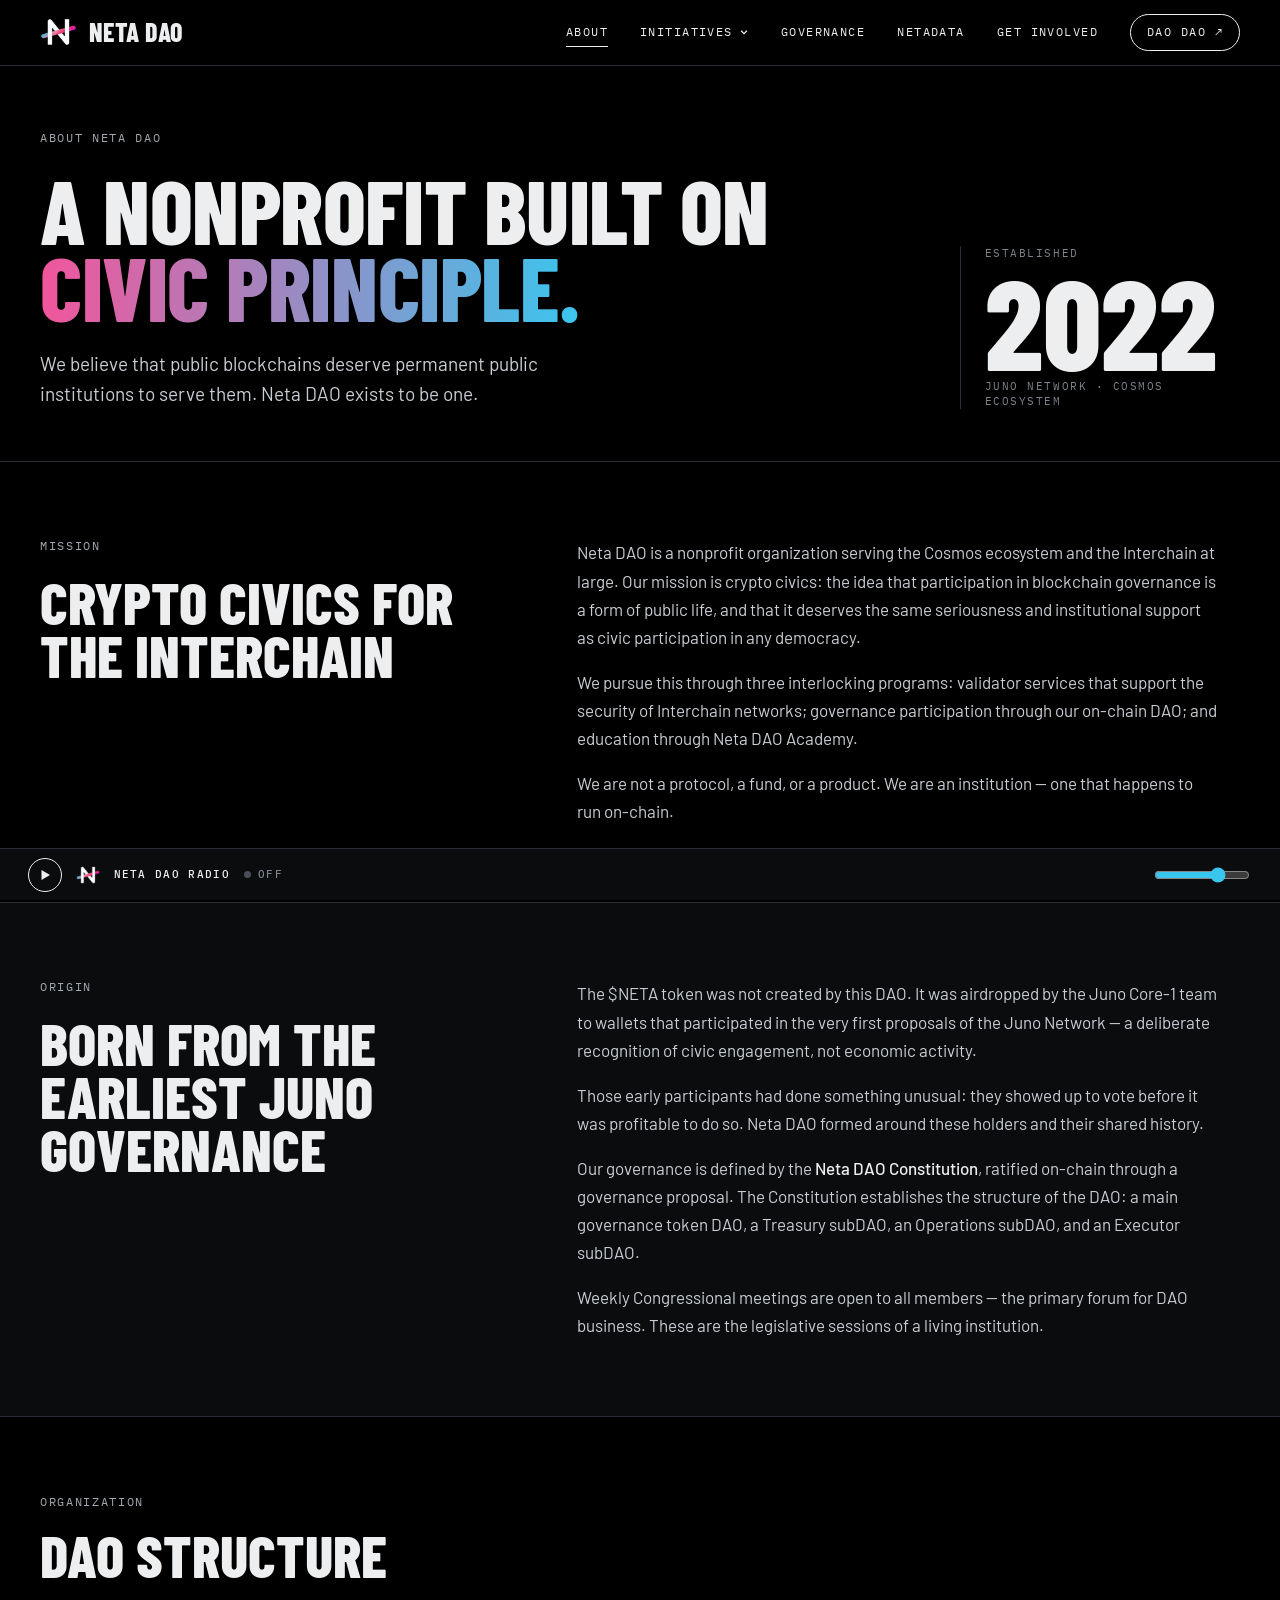
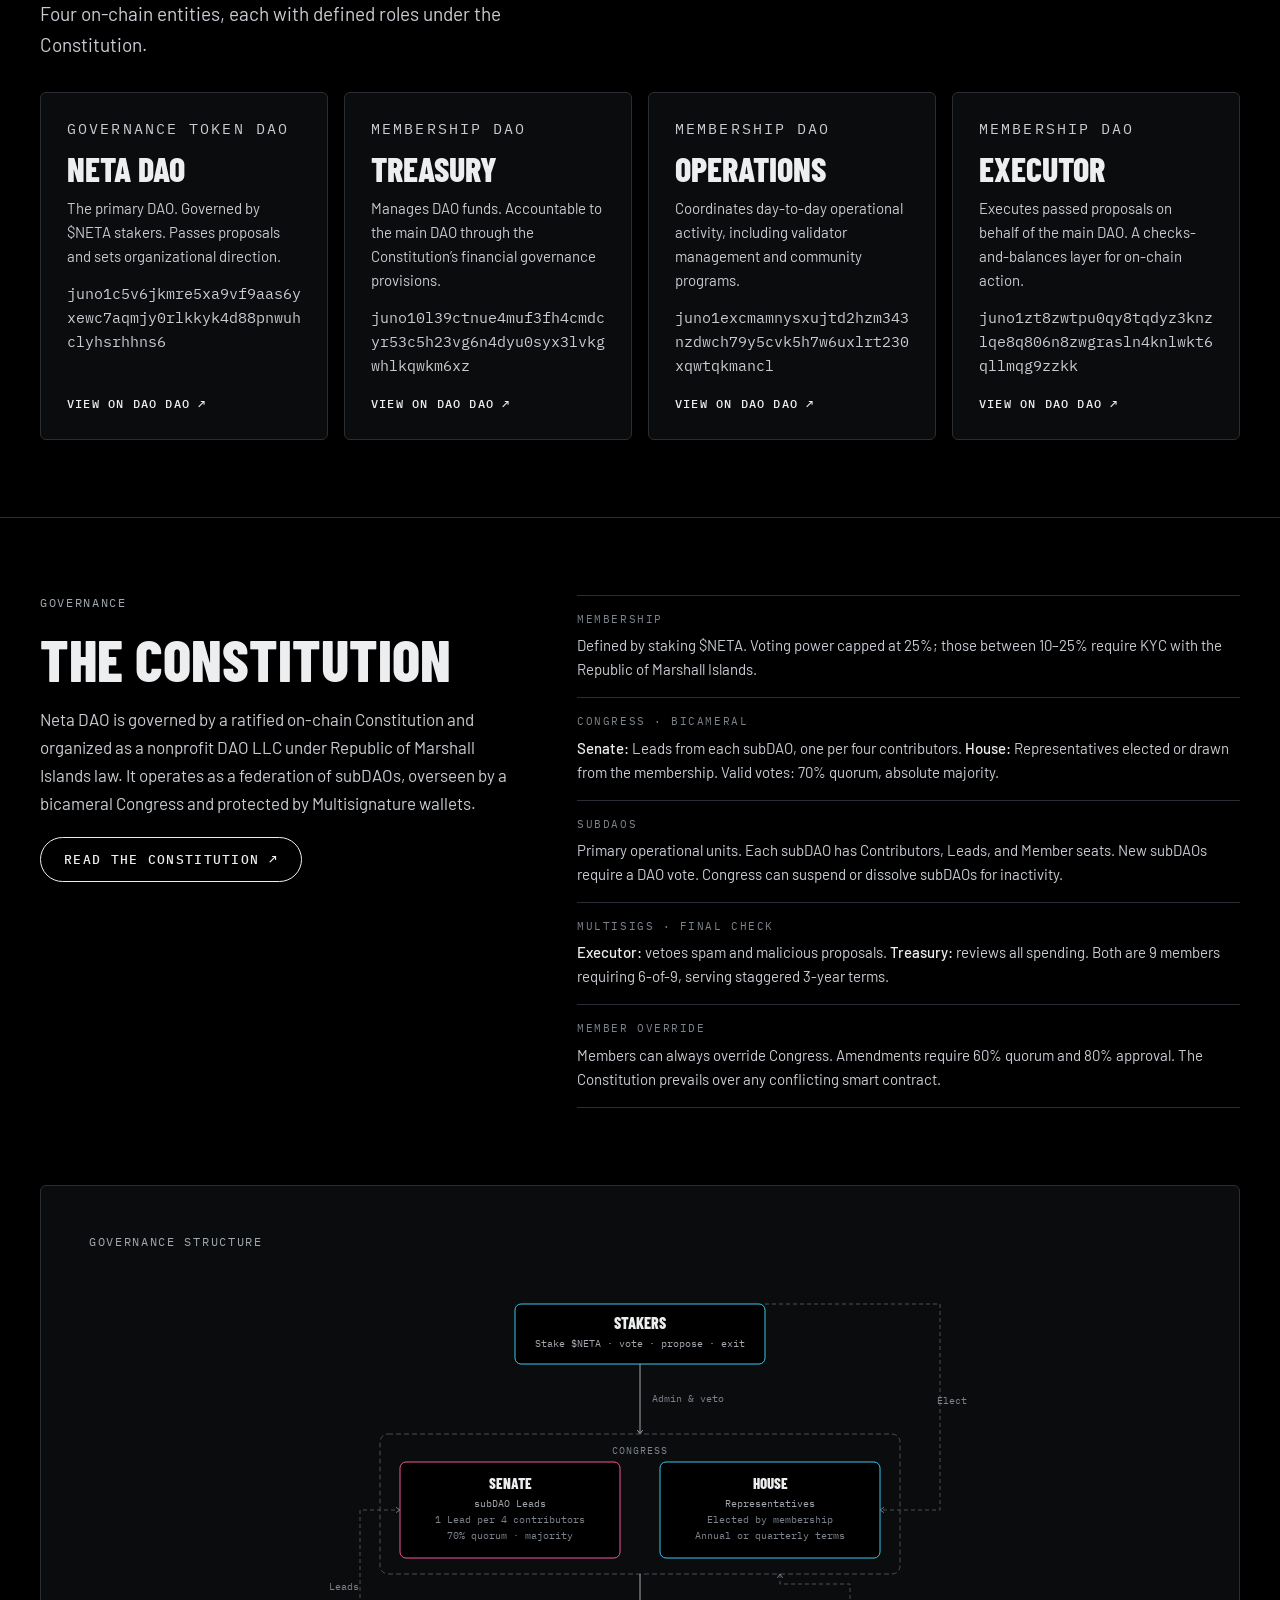
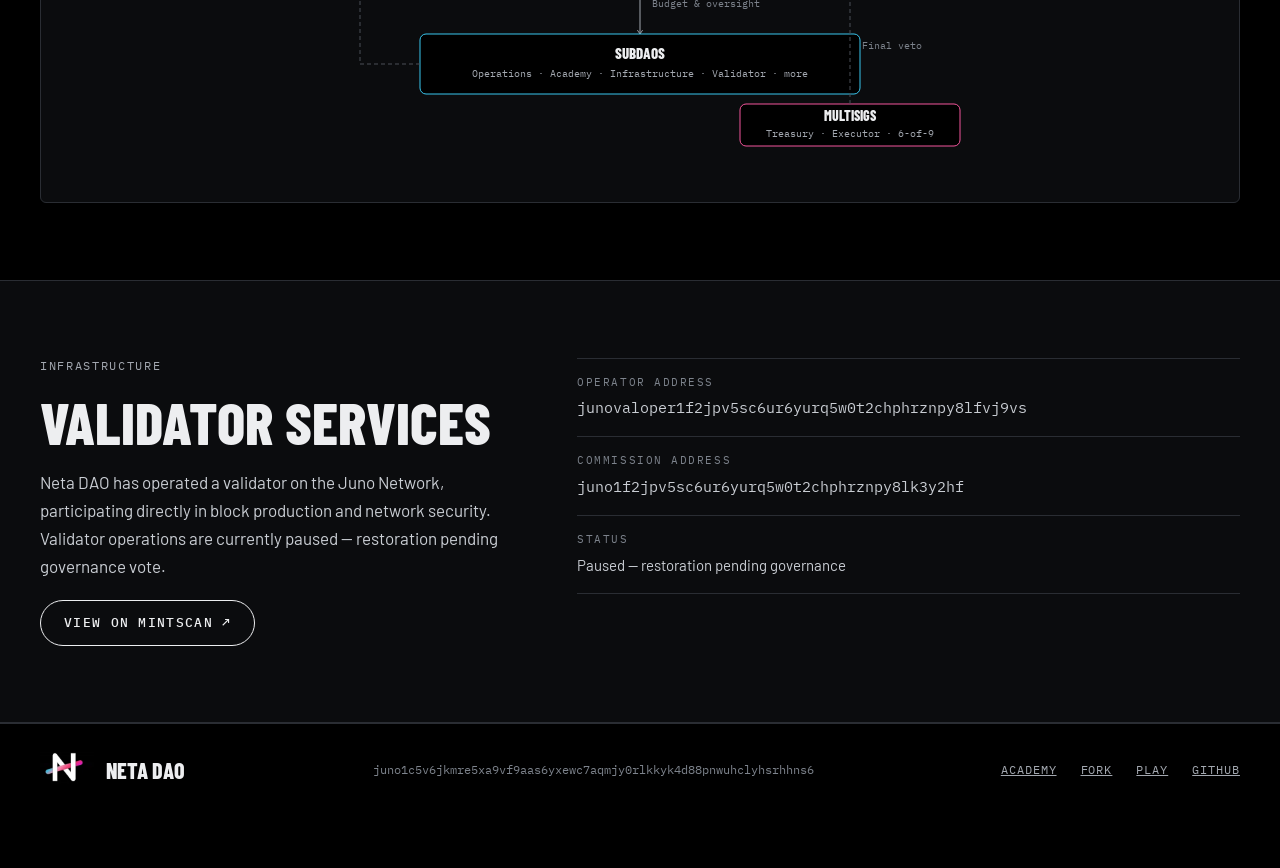
==== commit 5697190b: "Initiatives menu in the header; the radio bar drops its track line The header gains Initiatives, a s" ====
--- a/about.html
+++ b/about.html
@@ -6,7 +6,7 @@
   <title>About — Neta DAO</title>
   <meta name="description" content="Neta DAO is a nonprofit Interchain institution formed to honor and extend the civic values of the earliest Juno Network participants." />
   <meta name="theme-color" content="#000000" />
-  <link rel="stylesheet" href="css/night.css?v=1" />
+  <link rel="stylesheet" href="css/night.css?v=2" />
   <script src="/radio/radio.js" defer></script>
 </head>
 <body>
@@ -14,7 +14,7 @@
 <header class="ns-header">
   <div class="ns-wrap ns-header__inner">
     <a class="ns-brand" href="/"><img src="images/neta-mark-night.png" alt="" width="251" height="192"><span>Neta DAO</span></a>
-    <nav class="ns-nav" aria-label="Main"><a href="about.html" aria-current="page">About</a><a href="governance.html">Governance</a><a href="netadata.html">NetaDATA</a><a href="getinvolved.html">Get involved</a><a class="ns-pill" href="https://daodao.zone/dao/juno1c5v6jkmre5xa9vf9aas6yxewc7aqmjy0rlkkyk4d88pnwuhclyhsrhhns6" target="_blank" rel="noopener">DAO DAO ↗</a></nav>
+    <nav class="ns-nav" aria-label="Main"><a href="about.html" aria-current="page">About</a><div class="ns-menu" data-ns-menu><button class="ns-menu__toggle" type="button" aria-expanded="false" aria-controls="ns-initiatives">Initiatives<svg viewBox="0 0 12 12" aria-hidden="true"><path d="M2.5 4.5 6 8l3.5-3.5"/></svg></button><ul class="ns-menu__list" id="ns-initiatives"><li><a href="https://academy.netadao.org"><b>Academy</b><span>Free public seminars</span></a></li><li><a href="https://fork.netadao.org"><b>Fork</b><span>The journal</span></a></li><li><span class="ns-menu__soon" aria-disabled="true"><b>Play</b><span>Opens Fall 2026</span></span></li></ul></div><a href="governance.html">Governance</a><a href="netadata.html">NetaDATA</a><a href="getinvolved.html">Get involved</a><a class="ns-pill" href="https://daodao.zone/dao/juno1c5v6jkmre5xa9vf9aas6yxewc7aqmjy0rlkkyk4d88pnwuhclyhsrhhns6" target="_blank" rel="noopener">DAO DAO ↗</a></nav>
   </div>
 </header>
 <main id="main">
--- a/css/night.css
+++ b/css/night.css
@@ -71,6 +71,25 @@
 .ns-nav a[aria-current="page"] { color: var(--ns-text); box-shadow: inset 0 -1px 0 var(--ns-text); }
 .ns-nav .ns-pill { padding: 9px 16px; border: 1px solid var(--ns-text); border-radius: 999px; }
 .ns-nav .ns-pill:hover { background: var(--ns-text); color: #000; }
+/* Initiatives: a small menu of the family's sites. It opens on hover with a pointer, or with its button; Escape,
+   a click elsewhere or moving focus away closes it (main.js). Play is listed, not linked, until it opens. */
+.ns-menu { position: relative; }
+.ns-menu__toggle { display: inline-flex; align-items: center; gap: 6px; padding: 6px 0; border: 0; background: none; color: var(--ns-text);
+  font: inherit; letter-spacing: inherit; text-transform: inherit; cursor: pointer; }
+.ns-menu__toggle:hover { color: var(--ns-cyan); }
+.ns-menu__toggle svg { width: 10px; height: 10px; fill: none; stroke: currentColor; stroke-width: 1.5; transition: transform .12s ease; }
+.ns-menu[data-open] .ns-menu__toggle svg { transform: rotate(180deg); }
+.ns-menu__list { display: none; position: absolute; top: calc(100% + 10px); left: -16px; z-index: 50; min-width: 300px; margin: 0; padding: 8px 0;
+  list-style: none; background: var(--ns-band); border: 1px solid var(--ns-line); border-radius: 6px; }
+.ns-menu__list::before { content: ""; position: absolute; left: 0; right: 0; bottom: 100%; height: 11px; }
+.ns-menu[data-open] .ns-menu__list { display: block; }
+@media (hover: hover) { .ns-menu:hover .ns-menu__list { display: block; } }
+.ns-menu__list a, .ns-menu__soon { display: flex; align-items: baseline; justify-content: space-between; gap: 24px; padding: 10px 16px; text-decoration: none; }
+.ns-menu__list a:hover { background: var(--ns-raised); color: var(--ns-text); }
+.ns-menu__list b { font: 700 22px/1 var(--ns-display); letter-spacing: .02em; }
+.ns-menu__list span span, .ns-menu__list a span { font: 400 11px/1.4 var(--ns-mono); letter-spacing: .12em; color: var(--ns-muted); white-space: nowrap; }
+.ns-menu__soon { cursor: default; color: var(--ns-dim); }
+.ns-menu__soon span { color: var(--ns-cyan) !important; }
 
 /* ── Type ───────────────────────────────────────────────── */
 .ns-kicker { font: 400 12px/1.4 var(--ns-mono); letter-spacing: .14em; text-transform: uppercase; color: var(--ns-muted); }
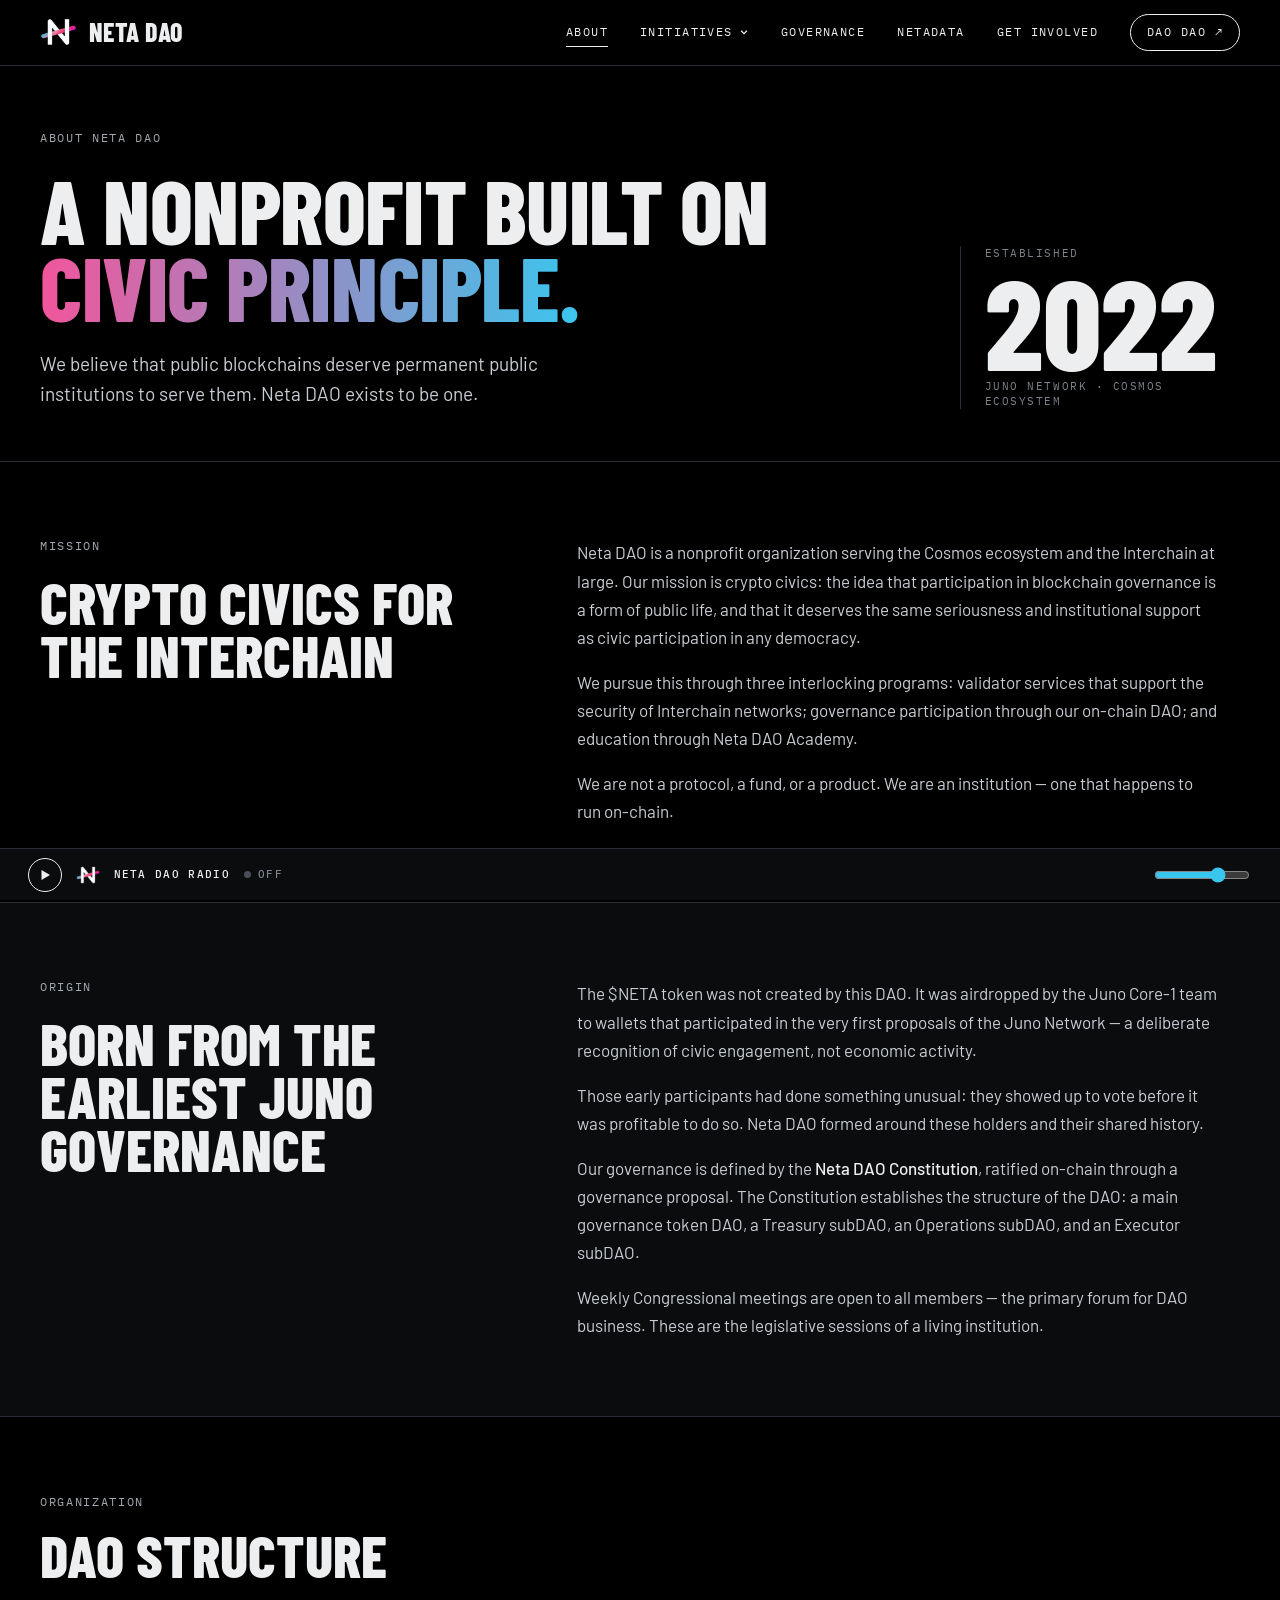
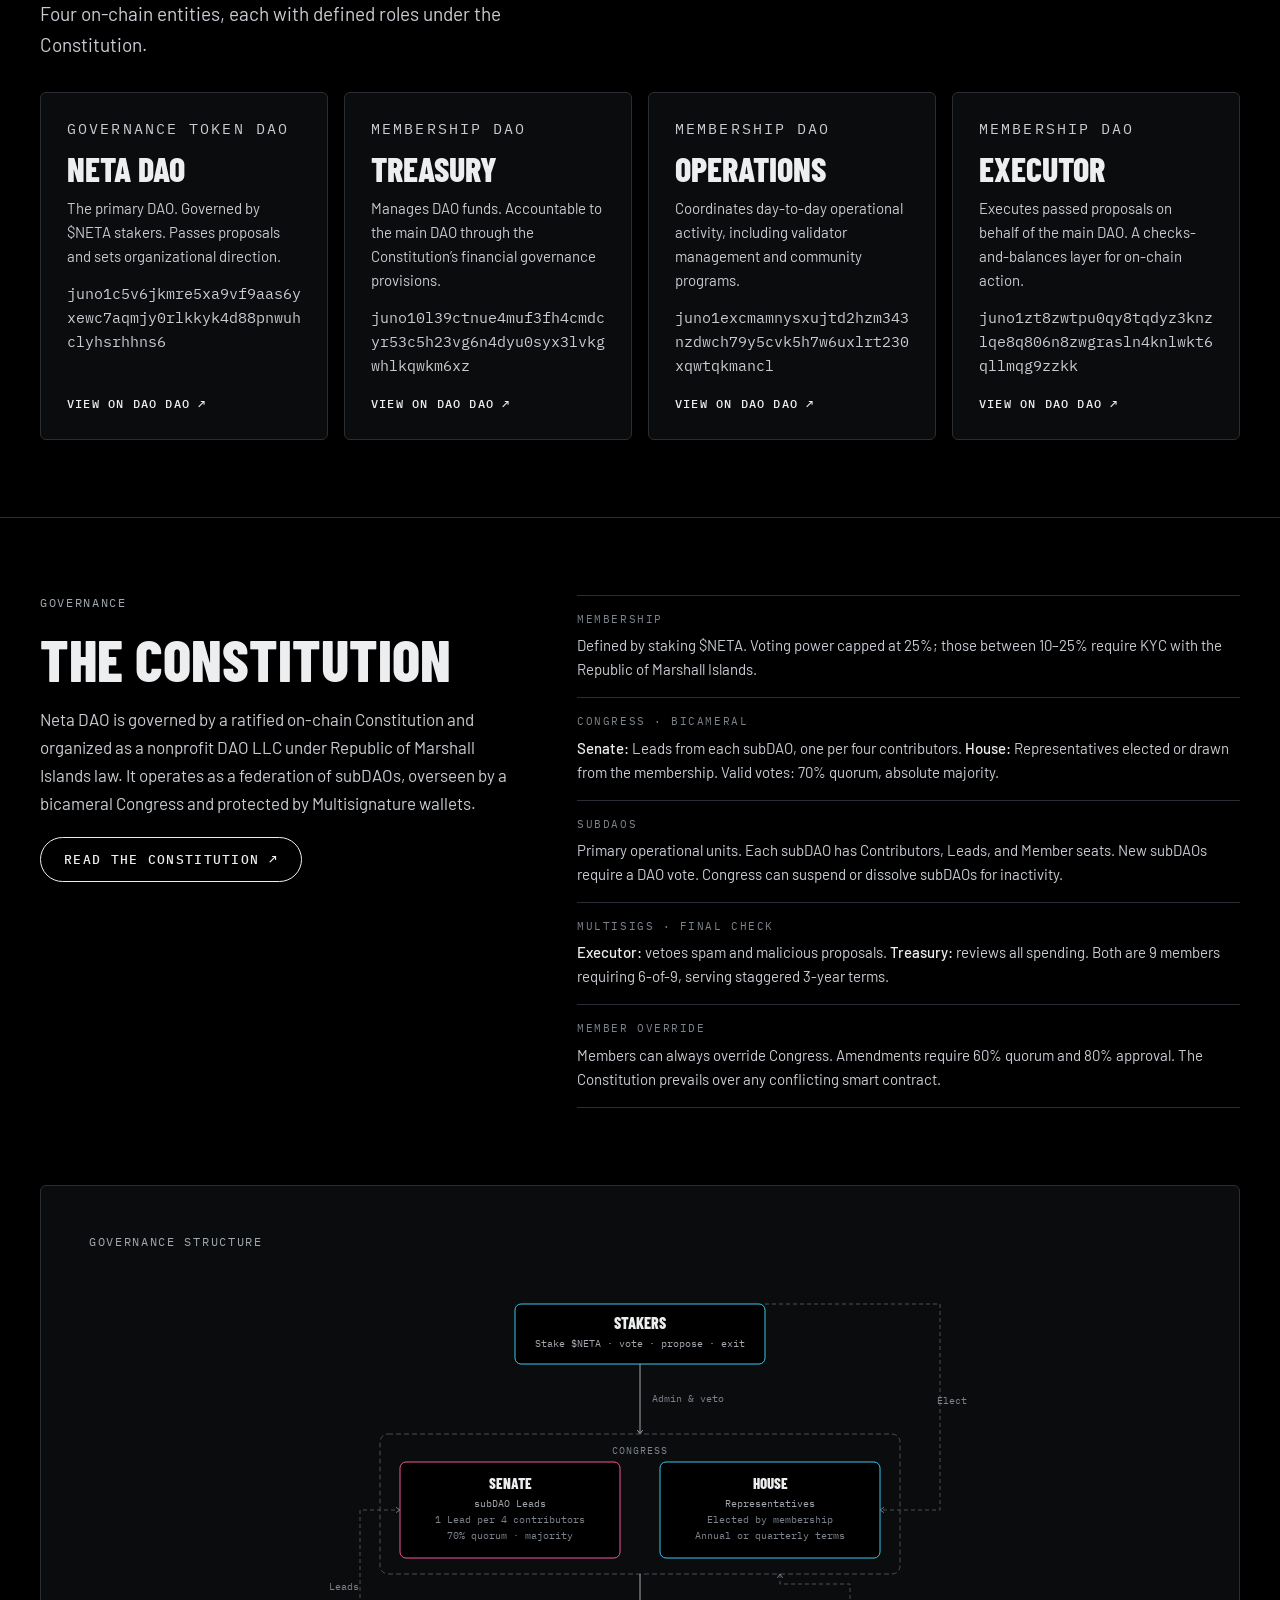
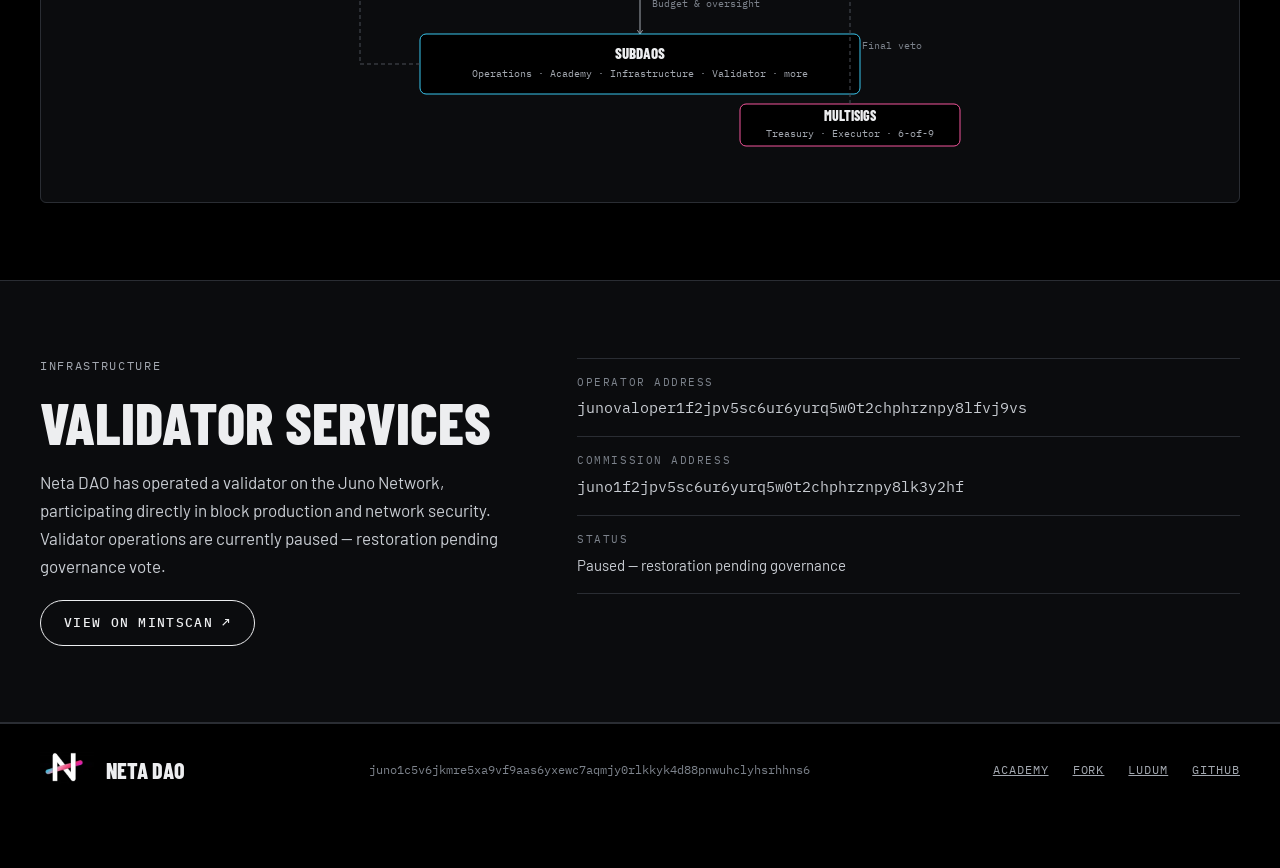
==== commit 1bade8d5: "Ludum across the site: timeline, footer, radio; plainer Initiatives menu The timeline's play.netadao" ====
--- a/about.html
+++ b/about.html
@@ -6,7 +6,7 @@
   <title>About — Neta DAO</title>
   <meta name="description" content="Neta DAO is a nonprofit Interchain institution formed to honor and extend the civic values of the earliest Juno Network participants." />
   <meta name="theme-color" content="#000000" />
-  <link rel="stylesheet" href="css/night.css?v=2" />
+  <link rel="stylesheet" href="css/night.css?v=5" />
   <script src="/radio/radio.js" defer></script>
 </head>
 <body>
@@ -14,7 +14,7 @@
 <header class="ns-header">
   <div class="ns-wrap ns-header__inner">
     <a class="ns-brand" href="/"><img src="images/neta-mark-night.png" alt="" width="251" height="192"><span>Neta DAO</span></a>
-    <nav class="ns-nav" aria-label="Main"><a href="about.html" aria-current="page">About</a><div class="ns-menu" data-ns-menu><button class="ns-menu__toggle" type="button" aria-expanded="false" aria-controls="ns-initiatives">Initiatives<svg viewBox="0 0 12 12" aria-hidden="true"><path d="M2.5 4.5 6 8l3.5-3.5"/></svg></button><ul class="ns-menu__list" id="ns-initiatives"><li><a href="https://academy.netadao.org"><b>Academy</b><span>Free public seminars</span></a></li><li><a href="https://fork.netadao.org"><b>Fork</b><span>The journal</span></a></li><li><span class="ns-menu__soon" aria-disabled="true"><b>Play</b><span>Opens Fall 2026</span></span></li></ul></div><a href="governance.html">Governance</a><a href="netadata.html">NetaDATA</a><a href="getinvolved.html">Get involved</a><a class="ns-pill" href="https://daodao.zone/dao/juno1c5v6jkmre5xa9vf9aas6yxewc7aqmjy0rlkkyk4d88pnwuhclyhsrhhns6" target="_blank" rel="noopener">DAO DAO ↗</a></nav>
+    <nav class="ns-nav" aria-label="Main"><a href="about.html" aria-current="page">About</a><div class="ns-menu" data-ns-menu><button class="ns-menu__toggle" type="button" aria-expanded="false" aria-controls="ns-initiatives">Initiatives<svg viewBox="0 0 12 12" aria-hidden="true"><path d="M2.5 4.5 6 8l3.5-3.5"/></svg></button><ul class="ns-menu__list" id="ns-initiatives"><li><a href="https://academy.netadao.org"><b>Academy</b><span>Research</span></a></li><li><a href="https://fork.netadao.org"><b>Fork</b><span>Journal</span></a></li><li><a href="https://ludum.netadao.org"><b>Ludum</b><span>Play</span></a></li></ul></div><a href="governance.html">Governance</a><a href="netadata.html">NetaDATA</a><a href="getinvolved.html">Get involved</a><a class="ns-pill" href="https://daodao.zone/dao/juno1c5v6jkmre5xa9vf9aas6yxewc7aqmjy0rlkkyk4d88pnwuhclyhsrhhns6" target="_blank" rel="noopener">DAO DAO ↗</a></nav>
   </div>
 </header>
 <main id="main">
@@ -172,7 +172,7 @@
   <div class="ns-wrap ns-footer__inner">
     <a class="ns-footer__brand" href="/"><img src="images/neta-mark-loop-small.webp" alt="" width="160" height="106" loading="lazy">Neta DAO</a>
     <span class="ns-footer__addr">juno1c5v6jkmre5xa9vf9aas6yxewc7aqmjy0rlkkyk4d88pnwuhclyhsrhhns6</span>
-    <nav aria-label="Footer"><a href="https://academy.netadao.org">Academy</a><a href="https://fork.netadao.org">Fork</a><a href="https://play.netadao.org">Play</a><a href="https://github.com/netadao" target="_blank" rel="noopener">GitHub</a></nav>
+    <nav aria-label="Footer"><a href="https://academy.netadao.org">Academy</a><a href="https://fork.netadao.org">Fork</a><a href="https://ludum.netadao.org">Ludum</a><a href="https://github.com/netadao" target="_blank" rel="noopener">GitHub</a></nav>
   </div>
 </footer>
 <script src="js/main.js"></script>
--- a/css/night.css
+++ b/css/night.css
@@ -4,7 +4,7 @@
    signal: the pink-to-cyan of the Neta mark. Shared by every page.
    ============================================================ */
 
-@import url('https://fonts.googleapis.com/css2?family=Barlow+Condensed:wght@700;800&family=Sofia+Sans+Extra+Condensed:wght@800&family=Barlow:ital,wght@0,400;0,500;1,400&family=IBM+Plex+Mono:wght@400;500&display=swap');
+@import url('https://fonts.googleapis.com/css2?family=Barlow+Condensed:wght@700;800&family=Sofia+Sans+Extra+Condensed:wght@800&family=Barlow:ital,wght@0,400;0,500;1,400&family=IBM+Plex+Mono:wght@400;500&family=Anton&display=swap');
 
 :root {
   --ns-bg: #000000;
@@ -167,15 +167,15 @@
 .ns-legend i { display: block; width: 28px; height: 3px; background: var(--ns-grad); }
 .ns-legend i.is-ahead { background: repeating-linear-gradient(90deg, var(--ns-cyan) 0 7px, transparent 7px 13px); }
 .ns-timeline { overflow-x: auto; scrollbar-width: thin; }
-.ns-timeline__track { position: relative; min-width: 1040px; }
+.ns-timeline__track { position: relative; min-width: calc(var(--steps, 7) * 130px); }   /* --steps: how many; --done: how many are done */
 .ns-timeline__done, .ns-timeline__ahead { position: absolute; top: 7.5px; height: 3px; }
-.ns-timeline__done { left: 9px; width: calc(400% / 7); background: var(--ns-grad); }
-.ns-timeline__ahead { left: calc(400% / 7 + 9px); right: 0; background: repeating-linear-gradient(90deg, var(--ns-cyan) 0 7px, transparent 7px 13px);
+.ns-timeline__done { left: 9px; width: calc((var(--done, 5) - 1) * 100% / var(--steps, 7)); background: var(--ns-grad); }
+.ns-timeline__ahead { left: calc((var(--done, 5) - 1) * 100% / var(--steps, 7) + 9px); right: 0; background: repeating-linear-gradient(90deg, var(--ns-cyan) 0 7px, transparent 7px 13px);
   -webkit-mask-image: linear-gradient(90deg, #000 75%, transparent); mask-image: linear-gradient(90deg, #000 75%, transparent); }
-.ns-timeline ol { position: relative; padding: 0; list-style: none; display: grid; grid-template-columns: repeat(7, minmax(0, 1fr)); }
+.ns-timeline ol { position: relative; padding: 0; list-style: none; display: grid; grid-template-columns: repeat(var(--steps, 7), minmax(0, 1fr)); }
 .ns-timeline li { display: flex; flex-direction: column; gap: 10px; padding-right: 22px; }
-.ns-timeline__dot { position: relative; z-index: 1; display: block; width: 18px; height: 18px; border-radius: 50%; background: var(--ns-band); border: 3px solid var(--dot, var(--ns-pink)); }
-.ns-timeline li.is-ahead .ns-timeline__dot { border-style: dashed; }
+.ns-timeline__dot { position: relative; z-index: 1; display: block; width: 18px; height: 18px; border-radius: 50%; background: var(--dot, var(--ns-pink)); border: 3px solid var(--dot, var(--ns-pink)); }   /* done: filled */
+.ns-timeline li.is-ahead .ns-timeline__dot { background: var(--ns-band); border-style: dashed; }   /* ahead: open, dashed */
 .ns-timeline__when { font: 500 12px/1.4 var(--ns-mono); letter-spacing: .1em; text-transform: uppercase; color: var(--ns-muted); }
 .ns-timeline li.is-ahead .ns-timeline__when { color: var(--ns-cyan); }
 .ns-timeline__what { font-size: 16px; line-height: 1.5; }
@@ -201,6 +201,11 @@
 .ns-fork__slash { fill: none; stroke-width: 5; stroke-opacity: .9; stroke-dasharray: 241 241; stroke-dashoffset: 241; opacity: 0; transition: opacity .2s ease-out, stroke-dashoffset 0s linear .2s; }
 .ns-card:hover .ns-fork__bottom, .ns-card:focus-visible .ns-fork__bottom { transform: none; transition: transform .46s cubic-bezier(.3, 1.4, .5, 1) 70ms; }
 .ns-card:hover .ns-fork__slash, .ns-card:focus-visible .ns-fork__slash { opacity: 1; stroke-dashoffset: 0; transition: stroke-dashoffset .34s cubic-bezier(.2, .6, .25, 1), opacity 0s; }
+/* Ludum: its own wordmark, the name in Anton with the byline beside it on the Neta line; hover turns the byline yellow, as on Ludum */
+.ns-ludum { display: inline-flex; align-items: flex-end; gap: 14px; }
+.ns-ludum__name { font: 400 clamp(64px, 17vw, 88px)/.8 Anton, 'Barlow Condensed', sans-serif; text-transform: uppercase; letter-spacing: -.005em; }
+.ns-ludum__by { padding-left: 12px; border-left: 2px solid; border-image: linear-gradient(180deg, var(--ns-pink), var(--ns-cyan)) 1; font: 500 11px/1.35 var(--ns-mono); letter-spacing: .16em; text-transform: uppercase; white-space: nowrap; color: var(--ns-muted); transition: color .2s ease; }
+.ns-card:hover .ns-ludum__by, .ns-card:focus-visible .ns-ludum__by { color: #F4C430; }
 .ns-tbd { display: flex; flex-direction: column; gap: 6px; padding: 12px 16px; border: 1px dashed var(--ns-line-strong); border-radius: 4px; }
 .ns-tbd b { font: 500 15px/1.2 var(--ns-mono); }
 .ns-tbd span { font: 400 11px/1.3 var(--ns-mono); letter-spacing: .1em; text-transform: uppercase; color: var(--ns-dim); }
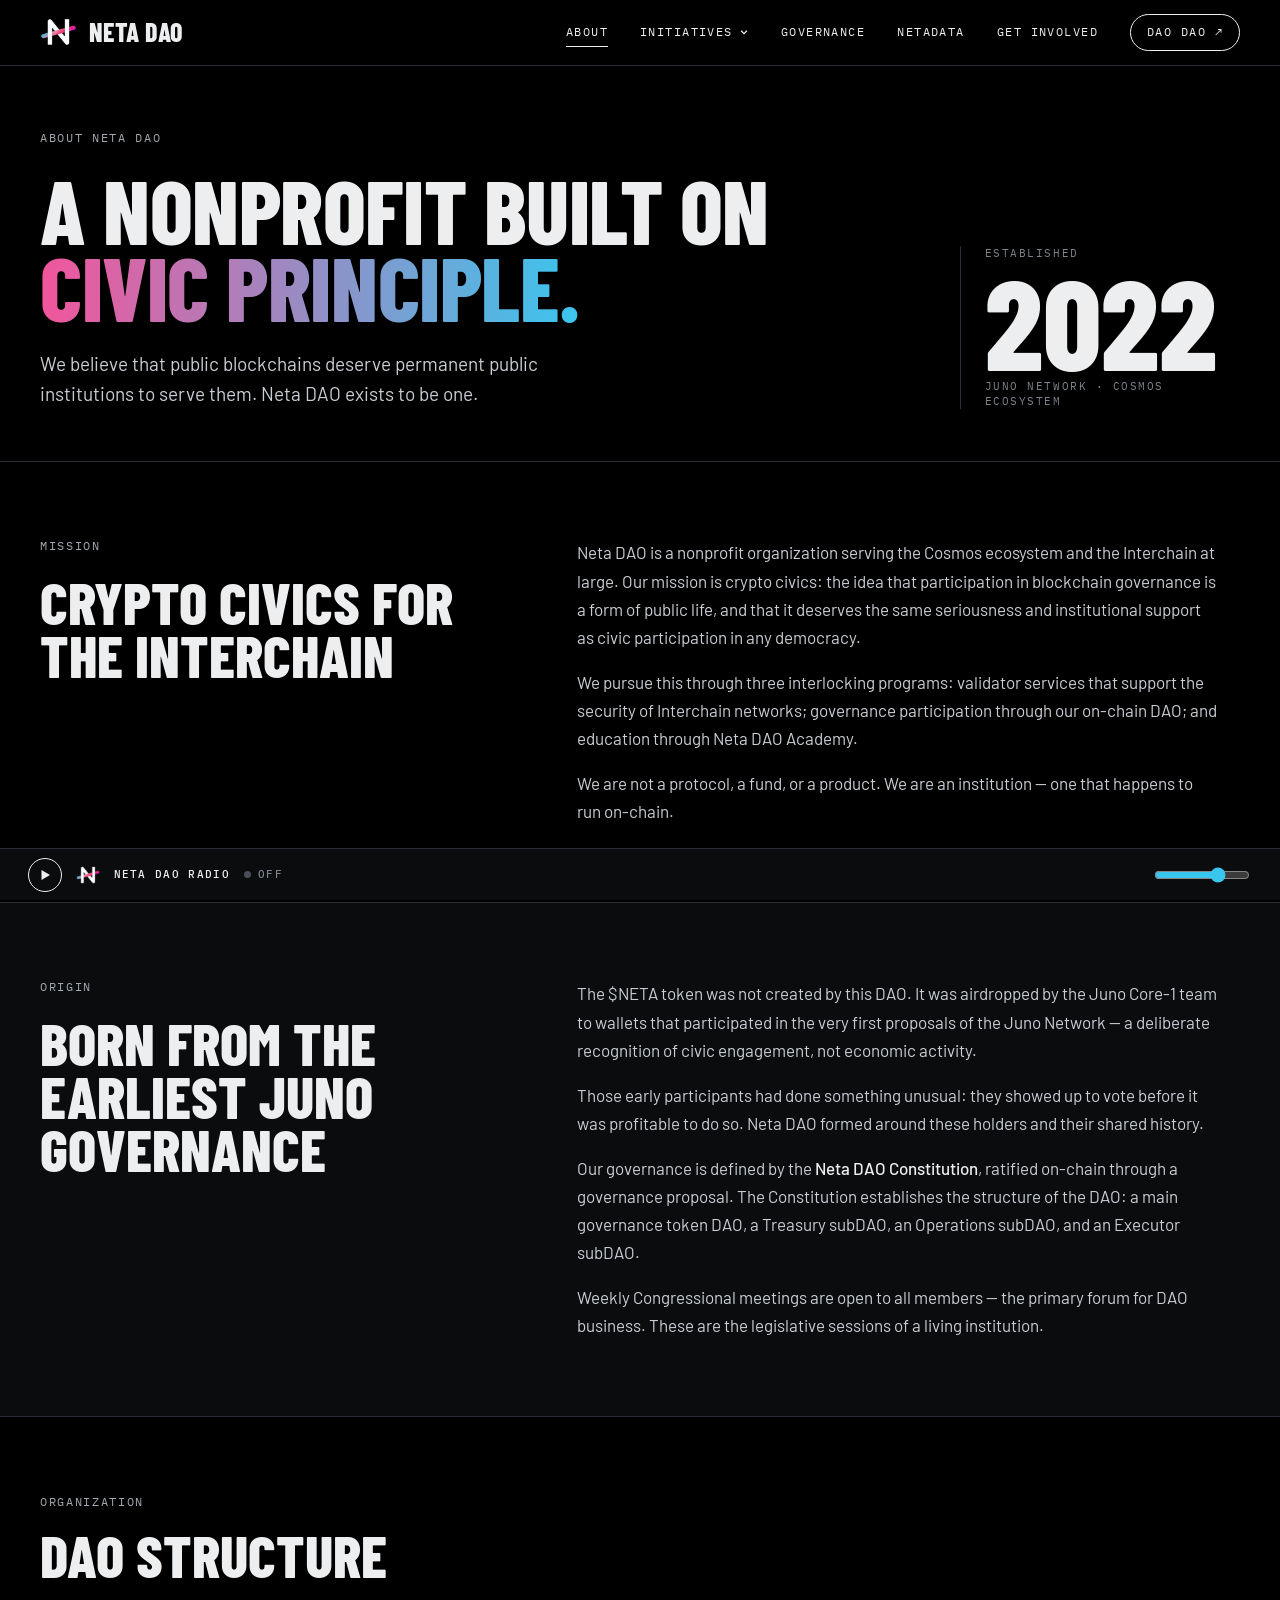
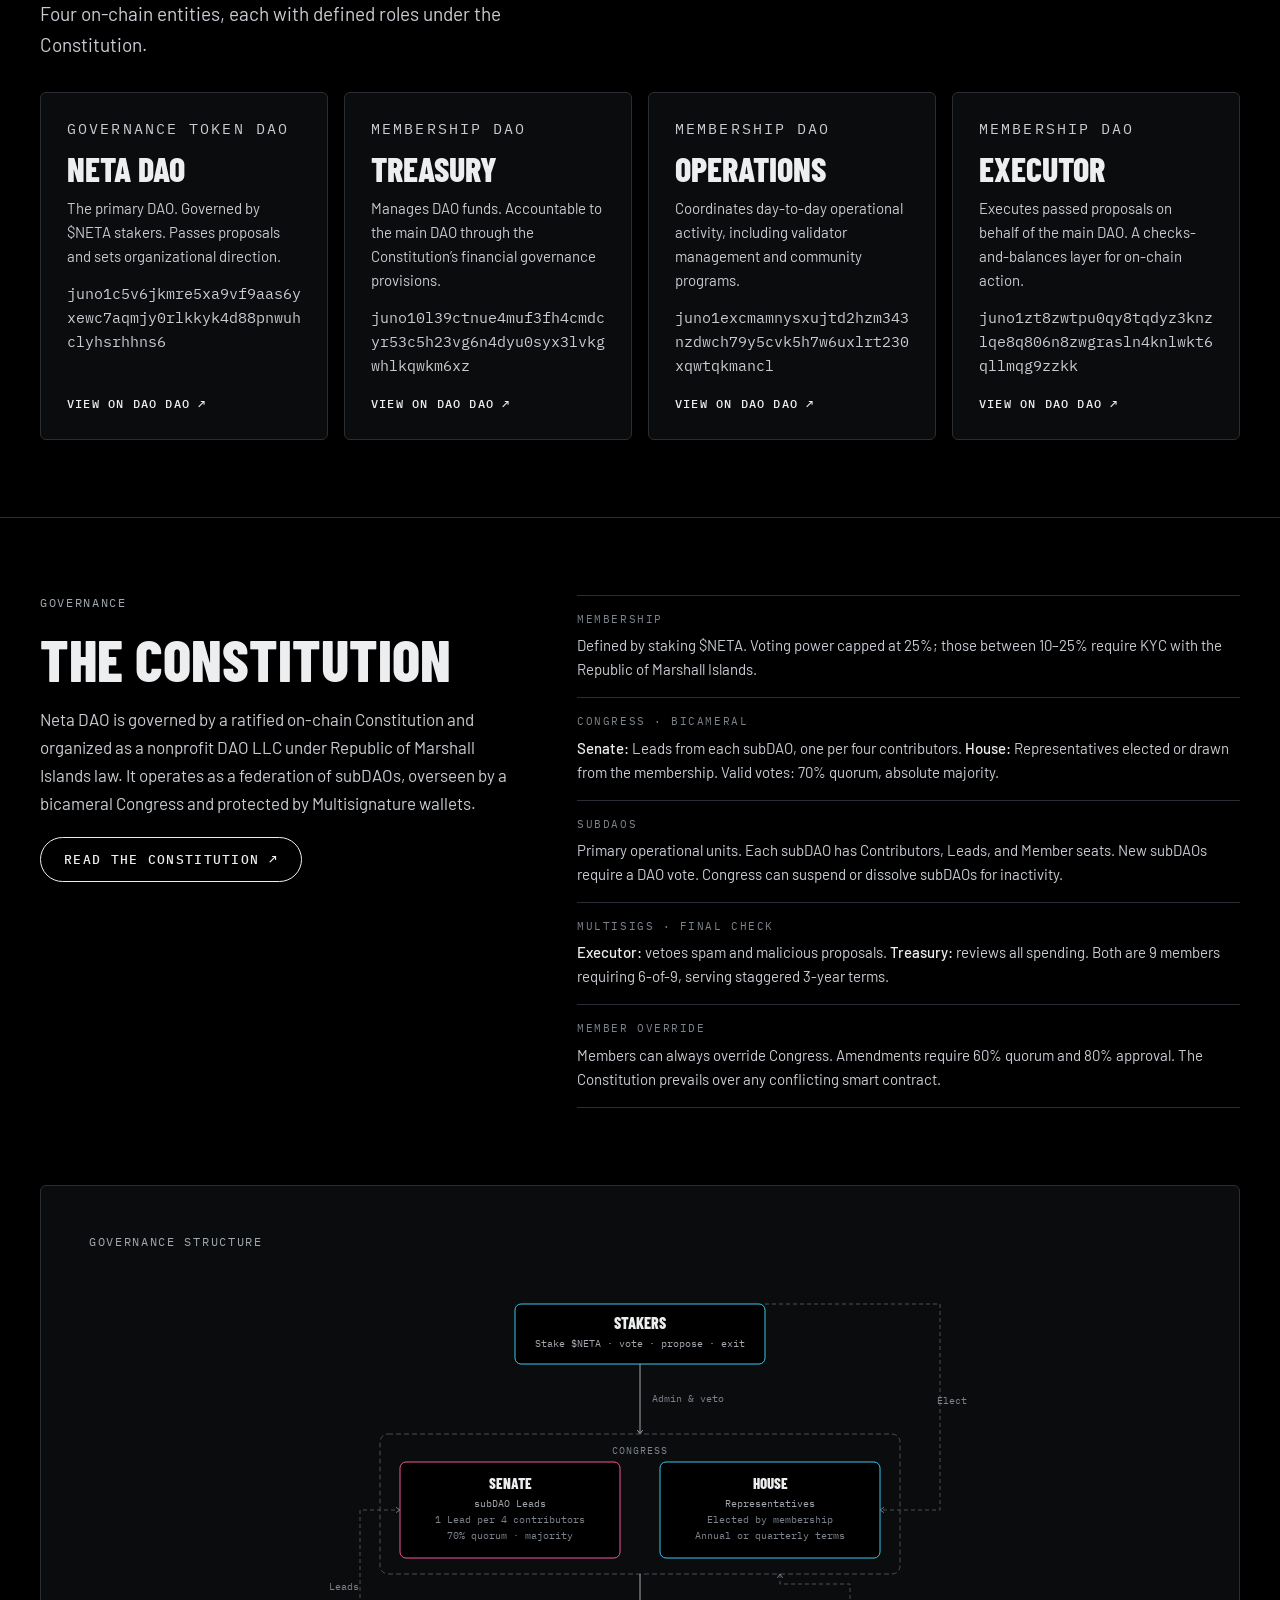
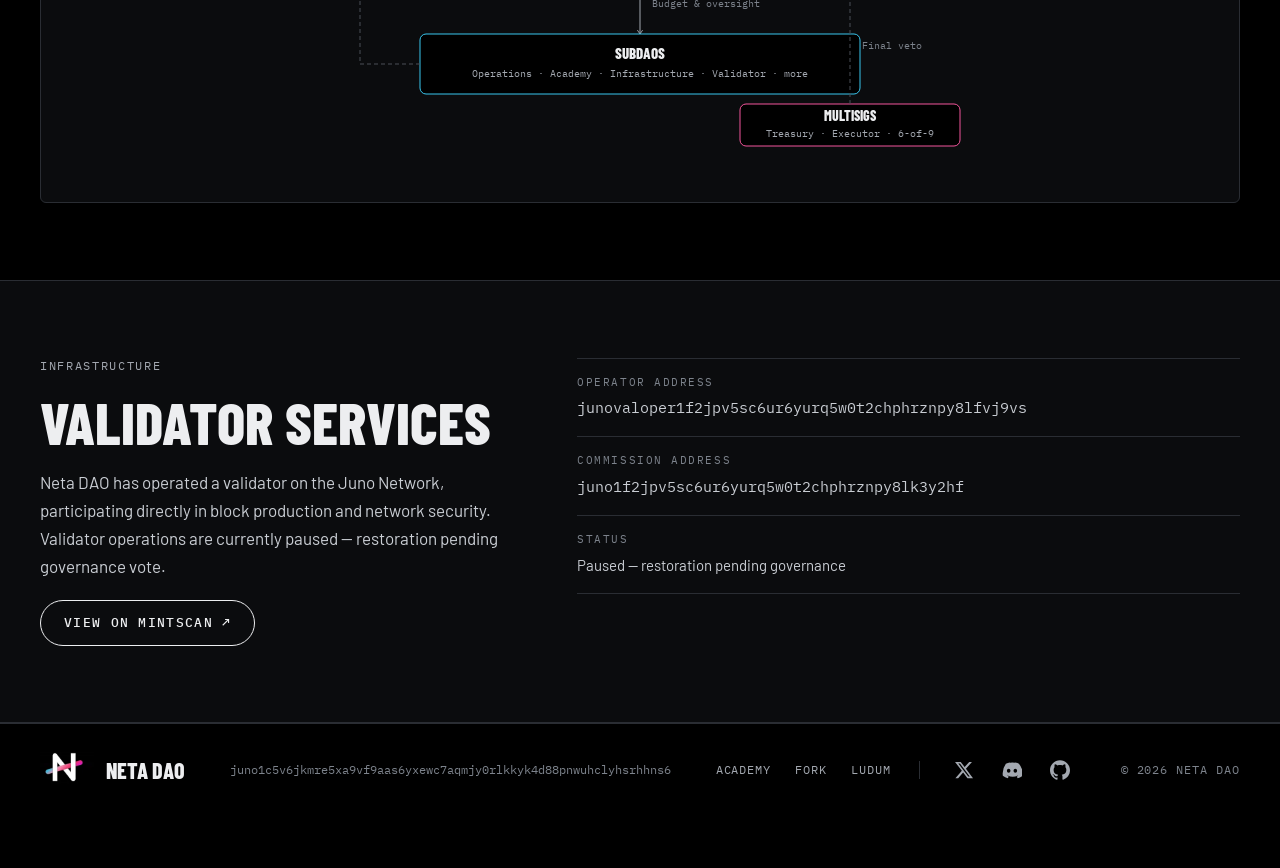
==== commit 09712517: "The shared Neta DAO footer; Ludum's Neta line runs the name's full height - Footer on every page: Ac" ====
--- a/about.html
+++ b/about.html
@@ -6,7 +6,7 @@
   <title>About — Neta DAO</title>
   <meta name="description" content="Neta DAO is a nonprofit Interchain institution formed to honor and extend the civic values of the earliest Juno Network participants." />
   <meta name="theme-color" content="#000000" />
-  <link rel="stylesheet" href="css/night.css?v=5" />
+  <link rel="stylesheet" href="css/night.css?v=6" />
   <script src="/radio/radio.js" defer></script>
 </head>
 <body>
@@ -172,7 +172,15 @@
   <div class="ns-wrap ns-footer__inner">
     <a class="ns-footer__brand" href="/"><img src="images/neta-mark-loop-small.webp" alt="" width="160" height="106" loading="lazy">Neta DAO</a>
     <span class="ns-footer__addr">juno1c5v6jkmre5xa9vf9aas6yxewc7aqmjy0rlkkyk4d88pnwuhclyhsrhhns6</span>
-    <nav aria-label="Footer"><a href="https://academy.netadao.org">Academy</a><a href="https://fork.netadao.org">Fork</a><a href="https://ludum.netadao.org">Ludum</a><a href="https://github.com/netadao" target="_blank" rel="noopener">GitHub</a></nav>
+    <nav class="ns-footer__nav" aria-label="Neta DAO">
+      <ul class="ns-footer__sites"><li><a href="https://academy.netadao.org">Academy</a></li><li><a href="https://fork.netadao.org">Fork</a></li><li><a href="https://ludum.netadao.org">Ludum</a></li></ul>
+      <ul class="ns-footer__marks">
+        <li><a class="ns-footer__icon" href="https://x.com/Neta_DAO" aria-label="Neta DAO on X"><svg viewBox="0 0 24 24" aria-hidden="true"><path fill="currentColor" d="M18.244 2.25h3.308l-7.227 8.26 8.502 11.24H16.17l-5.214-6.817L4.99 21.75H1.68l7.73-8.835L1.254 2.25H8.08l4.713 6.231Zm-1.161 17.52h1.833L7.084 4.126H5.117Z"/></svg></a></li>
+        <li><a class="ns-footer__icon" href="https://discord.com/invite/gvjC86WXC2" aria-label="Neta DAO on Discord"><svg viewBox="0 0 24 24" aria-hidden="true"><path fill="currentColor" d="M20.317 4.37a19.79 19.79 0 0 0-4.885-1.515c-.074.127-.158.298-.217.432a18.27 18.27 0 0 0-5.487 0 4.64 4.64 0 0 0-.218-.432A19.736 19.736 0 0 0 4.625 4.37 20.02 20.02 0 0 0 1 18.855a19.9 19.9 0 0 0 5.993 3.03 14.62 14.62 0 0 0 1.226-1.994 12.7 12.7 0 0 1-1.93-.934c.162-.12.32-.246.474-.373a14.18 14.18 0 0 0 12.281 0c.155.127.313.252.475.373-.616.366-1.265.68-1.93.934a14.49 14.49 0 0 0 1.225 1.994 19.87 19.87 0 0 0 5.994-3.03A20.03 20.03 0 0 0 20.317 4.37ZM8.02 15.332c-1.17 0-2.128-1.065-2.128-2.366S6.85 10.6 8.02 10.6c1.18 0 2.147 1.075 2.128 2.366 0 1.301-.947 2.366-2.128 2.366Zm7.974 0c-1.17 0-2.128-1.065-2.128-2.366s.958-2.366 2.128-2.366c1.18 0 2.147 1.075 2.128 2.366 0 1.301-.947 2.366-2.128 2.366Z"/></svg></a></li>
+        <li><a class="ns-footer__icon" href="https://github.com/netadao" target="_blank" rel="noopener" aria-label="Neta DAO on GitHub"><svg viewBox="0 0 24 24" aria-hidden="true"><path fill="currentColor" d="M12 .297c-6.63 0-12 5.373-12 12 0 5.303 3.438 9.8 8.205 11.385.6.113.82-.258.82-.577 0-.285-.01-1.04-.015-2.04-3.338.724-4.042-1.61-4.042-1.61C4.422 18.07 3.633 17.7 3.633 17.7c-1.087-.744.084-.729.084-.729 1.205.084 1.838 1.236 1.838 1.236 1.07 1.835 2.809 1.305 3.495.998.108-.776.417-1.305.76-1.605-2.665-.3-5.466-1.332-5.466-5.93 0-1.31.465-2.38 1.235-3.22-.135-.303-.54-1.523.105-3.176 0 0 1.005-.322 3.3 1.23.96-.267 1.98-.399 3-.405 1.02.006 2.04.138 3 .405 2.28-1.552 3.285-1.23 3.285-1.23.645 1.653.24 2.873.12 3.176.765.84 1.23 1.91 1.23 3.22 0 4.61-2.805 5.625-5.475 5.92.42.36.81 1.096.81 2.22 0 1.606-.015 2.896-.015 3.286 0 .315.21.69.825.57C20.565 22.092 24 17.592 24 12.297c0-6.627-5.373-12-12-12"/></svg></a></li>
+      </ul>
+    </nav>
+    <p class="ns-footer__print">© 2026 Neta DAO</p>
   </div>
 </footer>
 <script src="js/main.js"></script>
--- a/css/night.css
+++ b/css/night.css
@@ -202,9 +202,9 @@
 .ns-card:hover .ns-fork__bottom, .ns-card:focus-visible .ns-fork__bottom { transform: none; transition: transform .46s cubic-bezier(.3, 1.4, .5, 1) 70ms; }
 .ns-card:hover .ns-fork__slash, .ns-card:focus-visible .ns-fork__slash { opacity: 1; stroke-dashoffset: 0; transition: stroke-dashoffset .34s cubic-bezier(.2, .6, .25, 1), opacity 0s; }
 /* Ludum: its own wordmark, the name in Anton with the byline beside it on the Neta line; hover turns the byline yellow, as on Ludum */
-.ns-ludum { display: inline-flex; align-items: flex-end; gap: 14px; }
+.ns-ludum { display: inline-flex; align-items: stretch; gap: 14px; }
 .ns-ludum__name { font: 400 clamp(64px, 17vw, 88px)/.8 Anton, 'Barlow Condensed', sans-serif; text-transform: uppercase; letter-spacing: -.005em; }
-.ns-ludum__by { padding-left: 12px; border-left: 2px solid; border-image: linear-gradient(180deg, var(--ns-pink), var(--ns-cyan)) 1; font: 500 11px/1.35 var(--ns-mono); letter-spacing: .16em; text-transform: uppercase; white-space: nowrap; color: var(--ns-muted); transition: color .2s ease; }
+.ns-ludum__by { display: flex; flex-direction: column; justify-content: center; padding-left: 12px; border-left: 2px solid; border-image: linear-gradient(180deg, var(--ns-pink), var(--ns-cyan)) 1; font: 500 11px/1.35 var(--ns-mono); letter-spacing: .16em; text-transform: uppercase; white-space: nowrap; color: var(--ns-muted); transition: color .2s ease; }
 .ns-card:hover .ns-ludum__by, .ns-card:focus-visible .ns-ludum__by { color: #F4C430; }
 .ns-tbd { display: flex; flex-direction: column; gap: 6px; padding: 12px 16px; border: 1px dashed var(--ns-line-strong); border-radius: 4px; }
 .ns-tbd b { font: 500 15px/1.2 var(--ns-mono); }
@@ -249,14 +249,27 @@
 .ns-est b { font: 800 clamp(88px, 10vw, 140px)/.82 var(--ns-display); }
 
 /* ── Footer ─────────────────────────────────────────────── */
+/* The footer every Neta DAO site shares: the name and its mark, the treasury address here, the family's
+   addresses, X, Discord and GitHub as their own marks, the copyright. */
 .ns-footer { border-top: 1px solid var(--ns-line); }
 .ns-footer__inner { display: flex; flex-wrap: wrap; align-items: center; justify-content: space-between; gap: 14px 40px; padding-block: 28px; font: 400 12px/1.5 var(--ns-mono); color: var(--ns-dim); }
 .ns-footer__brand { display: flex; align-items: center; gap: 12px; color: var(--ns-text); font: 800 22px/1 var(--ns-display); text-transform: uppercase; text-decoration: none; }
 .ns-footer__brand img { display: block; height: 36px; width: auto; }
 .ns-footer__addr { word-break: break-all; }
-.ns-footer nav { display: flex; flex-wrap: wrap; gap: 8px 24px; letter-spacing: .08em; text-transform: uppercase; }
-.ns-footer nav a { color: var(--ns-muted); }
-.ns-footer nav a:hover { color: var(--ns-cyan); }
+.ns-footer__nav { display: flex; flex-wrap: wrap; align-items: center; gap: 12px 28px; }
+.ns-footer__sites, .ns-footer__marks { display: flex; flex-wrap: wrap; align-items: center; margin: 0; padding: 0; list-style: none; }
+.ns-footer__sites { gap: 8px 24px; padding-right: 28px; border-right: 1px solid var(--ns-line); letter-spacing: .08em; text-transform: uppercase; }
+.ns-footer__sites a { color: var(--ns-muted); text-decoration: none; }
+.ns-footer__sites a:hover { color: var(--ns-cyan); }
+.ns-footer__marks { gap: 16px; }
+.ns-footer__icon { display: grid; place-items: center; width: 32px; height: 32px; color: var(--ns-muted); transition: color .2s ease; }
+.ns-footer__icon:hover { color: var(--ns-cyan); }
+.ns-footer__icon svg { display: block; width: 20px; height: 20px; }
+.ns-footer__print { margin: 0; letter-spacing: .08em; text-transform: uppercase; }
+@media (max-width: 599px) {
+  .ns-footer__nav { flex-basis: 100%; justify-content: space-between; }
+  .ns-footer__sites { padding-right: 0; border-right: 0; }
+}
 
 /* ── Legacy names (the NetaDATA and Academy pages, live proposals) ── */
 .container { max-width: var(--ns-max); margin: 0 auto; padding-inline: var(--ns-pad); }
